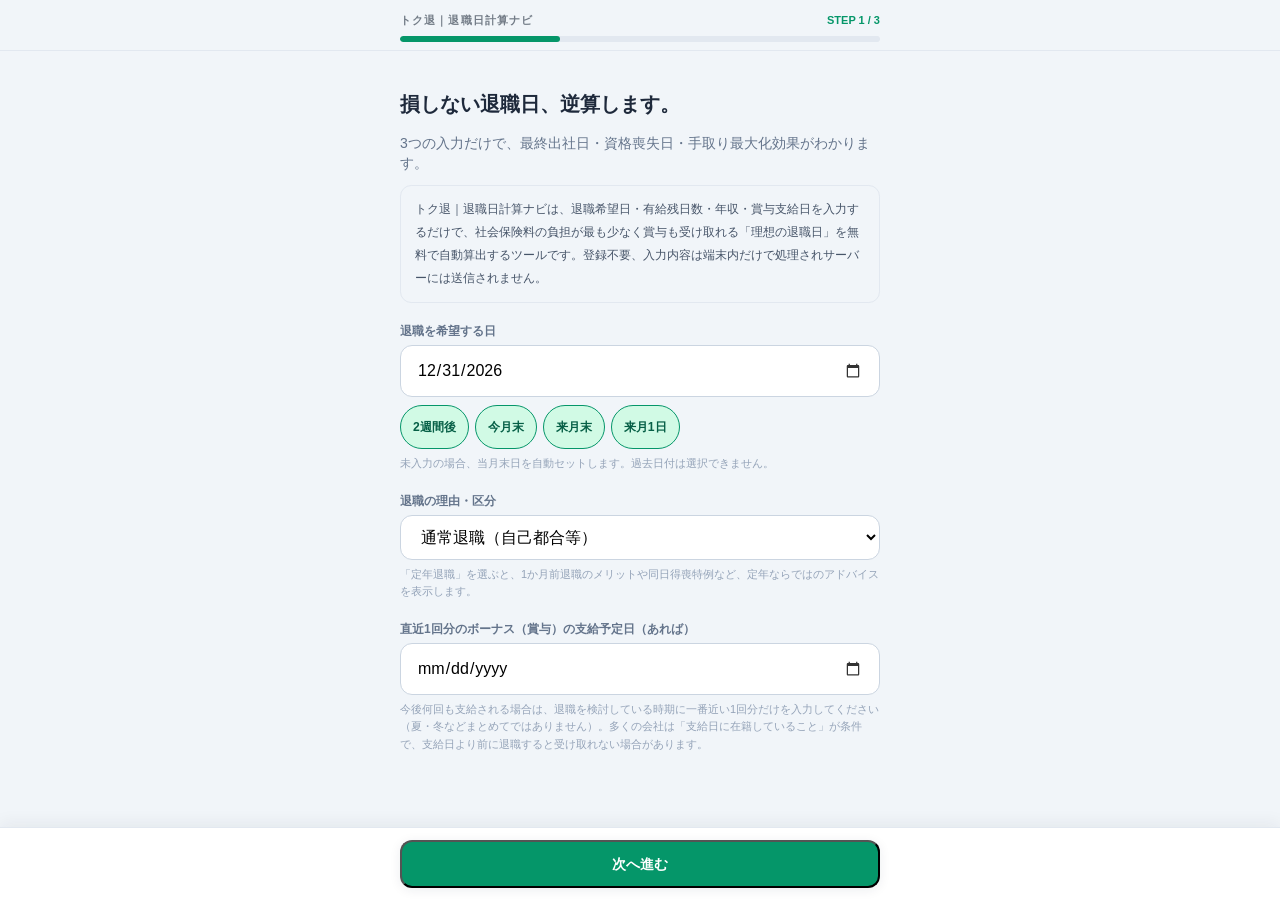
==== index.html @ 848adc85 "feat: Complete update to tokutai v10.0 spec" ====
<!DOCTYPE html>
<html lang="ja">
<head>
<meta charset="UTF-8">
<meta name="viewport" content="width=device-width, initial-scale=1.0, viewport-fit=cover">
<title>トク退｜退職日計算ナビ</title>
<meta name="description" content="退職希望日・有休残日数・給与を入力するだけで、最終出社日・資格喪失日・手取り最大化効果を自動算定。登録不要、完全無料の退職日シミュレーター。">
<meta name="robots" content="index, follow, max-snippet:-1, max-image-preview:large">
<meta name="format-detection" content="telephone=no">
<meta name="theme-color" content="#1E293B">

<!-- ▼▼ 公開URL（ドメイン変更時はこの4行を置換）▼▼ -->
<link rel="canonical" href="https://taishokubi-navi.pages.dev/">
<meta property="og:url" content="https://taishokubi-navi.pages.dev/">
<meta property="og:image" content="https://taishokubi-navi.pages.dev/ogp.png">
<meta name="twitter:image" content="https://taishokubi-navi.pages.dev/ogp.png">
<!-- ▲▲ 公開URLここまで ▲▲ -->

<meta property="og:type" content="website">
<meta property="og:locale" content="ja_JP">
<meta property="og:site_name" content="トク退｜退職日計算ナビ">
<meta property="og:title" content="トク退｜退職日計算ナビ">
<meta property="og:description" content="退職希望日・有休残日数・給与を入力するだけで、最終出社日・資格喪失日・手取り最大化効果を自動算定。登録不要、完全無料の退職日シミュレーター。">
<meta property="og:image:width" content="1200">
<meta property="og:image:height" content="630">
<meta name="twitter:card" content="summary_large_image">
<meta name="twitter:title" content="トク退｜退職日計算ナビ">
<meta name="twitter:description" content="社会保険料・有給消化・資格喪失日を総合判定。無料・登録不要のシミュレーター。">

<link rel="icon" href="data:image/svg+xml,%3Csvg xmlns='http://www.w3.org/2000/svg' viewBox='0 0 100 100'%3E%3Crect width='100' height='100' rx='22' fill='%232563eb'/%3E%3Ctext x='50' y='54' font-size='60' font-weight='bold' font-family='sans-serif' fill='white' text-anchor='middle' dominant-baseline='central'%3E%E9%80%80%3C/text%3E%3C/svg%3E">
<link rel="apple-touch-icon" href="/apple-touch-icon.png">
<meta name="apple-mobile-web-app-title" content="トク退">

<!-- 外部依存ゼロ：CDN・Webフォントは使わず、自前CSS(同一オリジン)のみ読み込む -->
<link rel="stylesheet" href="css/styles.css">
</head>
<body class="pb-28">

<!-- 進捗バー -->
<header class="sticky top-0 z-40 bg-navy-50/90 backdrop-blur border-b border-slate-200 no-print">
  <div class="max-w-lg mx-auto px-4 pt-3 pb-2">
    <div class="flex items-center justify-between mb-1.5">
      <span class="text-[11px] font-bold tracking-widest text-navy/60">トク退｜退職日計算ナビ</span>
      <span id="stepLabel" class="text-[11px] font-bold text-emerald">STEP 1 / 3</span>
    </div>
    <div class="h-1.5 w-full bg-slate-200 rounded-full overflow-hidden">
      <div id="progressBar" class="h-full bg-emerald rounded-full transition-all duration-500" style="width:33%"></div>
    </div>
  </div>
</header>

<main class="max-w-lg mx-auto px-4 pt-6">

  <!-- ============ STEP 1: 予定日入力 ============ -->
  <section id="step1" class="step-panel active">
    <h1 class="text-xl font-black leading-snug mb-1 text-navy">損しない退職日、逆算します。</h1>
    <p class="text-sm text-slate-500 mb-3">3つの入力だけで、最終出社日・資格喪失日・手取り最大化効果がわかります。</p>
    <p class="aio-answer">トク退｜退職日計算ナビは、退職希望日・有給残日数・年収・賞与支給日を入力するだけで、社会保険料の負担が最も少なく賞与も受け取れる「理想の退職日」を無料で自動算出するツールです。登録不要、入力内容は端末内だけで処理されサーバーには送信されません。</p>

    <div class="mt-5">
      <label class="block text-xs font-bold text-slate-500 mb-1.5">退職を希望する日</label>
      <input id="inputResignDate" type="date" class="w-full border border-slate-300 rounded-xl px-4 py-3 text-base focus:outline-none focus:ring-2 focus:ring-emerald focus:border-emerald">
      <div class="quick-chip-row" id="resignDateChips">
        <button type="button" class="qc-chip" data-quick="2weeks">2週間後</button>
        <button type="button" class="qc-chip" data-quick="thisMonthEnd">今月末</button>
        <button type="button" class="qc-chip" data-quick="nextMonthEnd">来月末</button>
        <button type="button" class="qc-chip" data-quick="nextMonth1st">来月1日</button>
      </div>
      <p class="text-[11px] text-slate-400 mt-1.5">未入力の場合、当月末日を自動セットします。過去日付は選択できません。</p>
    </div>

    <div class="mt-5">
      <label class="block text-xs font-bold text-slate-500 mb-1.5">退職の理由・区分</label>
      <select id="inputRetireReason" class="w-full border border-slate-300 rounded-xl px-4 py-3 text-base bg-white focus:outline-none focus:ring-2 focus:ring-emerald focus:border-emerald">
        <option value="voluntary" selected>通常退職（自己都合等）</option>
        <option value="company">会社都合・都合退職</option>
        <option value="mandatory">定年退職</option>
      </select>
      <p class="text-[11px] text-slate-400 mt-1.5">「定年退職」を選ぶと、1か月前退職のメリットや同日得喪特例など、定年ならではのアドバイスを表示します。</p>
    </div>

    <div class="mt-5">
      <label class="block text-xs font-bold text-slate-500 mb-1.5">直近1回分のボーナス（賞与）の支給予定日（あれば）</label>
      <input id="inputBonusDate" type="date" class="w-full border border-slate-300 rounded-xl px-4 py-3 text-base focus:outline-none focus:ring-2 focus:ring-emerald focus:border-emerald">
      <p class="text-[11px] text-slate-400 mt-1.5">今後何回も支給される場合は、退職を検討している時期に一番近い1回分だけを入力してください（夏・冬などまとめてではありません）。多くの会社は「支給日に在籍していること」が条件で、支給日より前に退職すると受け取れない場合があります。</p>
    </div>
  </section>

  <!-- ============ STEP 2: 休日・有休設定 ============ -->
  <section id="step2" class="step-panel">
    <h2 class="text-lg font-black text-navy mb-1">休日・有休の設定</h2>
    <p class="text-sm text-slate-500 mb-6">会社の定休日と有休残日数から、最終出社日を営業日ベースで即時算定します。</p>

    <div class="space-y-5">
      <div class="bg-white rounded-xl border border-slate-200 p-4 shadow-card">
        <p class="text-sm font-bold mb-1">毎週の定休日</p>
        <p class="text-[11px] text-slate-400 mb-3">お休みの曜日をすべて選んでください（初期値：土日）。シフト制で土日出勤の方も自由に選べます。</p>
        <div class="weekday-grid" id="weekdayGrid" role="group" aria-label="毎週の定休日"></div>
      </div>

      <div class="bg-white rounded-xl border border-slate-200 p-4 shadow-card">
        <p class="text-sm font-bold mb-1">祝日の扱い</p>
        <p class="text-[11px] text-slate-400 mb-3">国民の祝日を、最終出社日を計算するときの休みに含めるかどうかです。</p>
        <div class="holiday-toggle-grid" id="holidayToggleGrid" role="group" aria-label="祝日の扱い">
          <button type="button" class="ht-btn" id="holidayOnBtn" data-value="true" aria-pressed="true">祝日も休みにする<span class="ht-sub">一般的な会社はこちら</span></button>
          <button type="button" class="ht-btn" id="holidayOffBtn" data-value="false" aria-pressed="false">祝日も出勤日にする<span class="ht-sub">シフト制・小売業など</span></button>
        </div>
      </div>

      <details class="cd-accordion" id="holidayCalendarAccordion">
        <summary class="cd-summary">
          <span class="cd-title">期間内の祝日カレンダーを見る<span class="cd-tagopt">参考</span></span>
          <span class="cd-badge" id="holidayBadge" hidden></span>
          <span class="cd-chev"></span>
        </summary>
        <div class="cd-body">
          <p class="cd-note">今日から退職希望日までの間で、あなたの定休日以外に発生する祝日（＝実質的に追加の休みになる日）を一覧にしています。</p>
          <ul id="holidayCalendarList" class="holiday-cal-list"></ul>
        </div>
      </details>

      <div>
        <label class="block text-xs font-bold text-slate-500 mb-1.5">現在の有給残日数（0〜60日）</label>
        <input id="inputPaidLeave" type="number" min="0" max="60" placeholder="例：12" class="w-full border border-slate-300 rounded-xl px-4 py-3 text-base focus:outline-none focus:ring-2 focus:ring-emerald focus:border-emerald">
      </div>

      <div>
        <label class="block text-xs font-bold text-slate-500 mb-1.5">引き継ぎ必要日数（0〜60日）</label>
        <input id="inputHandoverDays" type="number" min="0" max="60" value="0" placeholder="例：3" class="w-full border border-slate-300 rounded-xl px-4 py-3 text-base focus:outline-none focus:ring-2 focus:ring-emerald focus:border-emerald">
        <p class="text-[11px] text-slate-400 mt-1.5">有休消化に入る前に出社して引き継ぐ日数。最終出社日の算定に加算します。</p>
      </div>

      <details class="cd-accordion" id="customDaysAccordion">
        <summary class="cd-summary">
          <span class="cd-title">会社独自の休日・出勤日を設定する<span class="cd-tagopt">任意</span></span>
          <span class="cd-badge" id="cdBadge" hidden></span>
          <span class="cd-chev"></span>
        </summary>
        <div class="cd-body">
          <p class="cd-note">夏季休暇・創立記念日などの独自の休みや、祝日出勤・土曜出勤を日付ごとに指定できます。設定するとその場で試算プレビューに反映されます。</p>

          <div class="cd-block">
            <div class="cd-block-h"><span class="cd-tag off">休</span>会社独自の休み</div>
            <div id="extraDatesList" class="cd-list" style="margin-bottom:.5rem;"></div>
            <div class="cd-add">
              <input id="extraDateInput" type="date" aria-label="会社独自の休みの日付">
              <button id="btnAddExtraDate" type="button">追加</button>
            </div>
          </div>

          <div class="cd-block">
            <div class="cd-block-h"><span class="cd-tag work">出</span>会社独自の出勤日</div>
            <div id="extraWorkDatesList" class="cd-list" style="margin-bottom:.5rem;"></div>
            <div class="cd-add">
              <input id="extraWorkDateInput" type="date" aria-label="会社独自の出勤日の日付">
              <button id="btnAddExtraWorkDate" type="button">追加</button>
            </div>
          </div>

          <p class="cd-pri">判定の優先順位：<b>① 独自の出勤日</b>（土日祝でも出勤）→ ② 独自の休み（平日でも休み）→ ③ 定休日・国民の祝日</p>
        </div>
      </details>

      <div id="livePreview" class="rounded-xl border-2 border-emerald bg-emerald-light p-4 hidden">
        <p class="text-[11px] font-black tracking-wider text-emerald mb-1">試算プレビュー</p>
        <p class="text-sm font-bold text-emerald-dark mb-1">最終出社日：<span id="previewLastWorkDay">-</span></p>
        <div class="preview-compare" id="previewCompare" hidden>
          <div><span class="pc-label">指定した退職日</span><span class="pc-value" id="previewUserDate">-</span></div>
          <div class="pc-arrow">→</div>
          <div><span class="pc-label">理想の退職日</span><span class="pc-value pc-ideal" id="previewIdealDate">-</span></div>
        </div>
        <p class="text-xs text-emerald-dark leading-relaxed mt-1" id="previewRecommendation"></p>
      </div>
    </div>
  </section>

  <!-- ============ STEP 3: 条件・進路設定 ============ -->
  <section id="step3" class="step-panel">
    <h2 class="text-lg font-black text-navy mb-1">給与・進路の設定</h2>
    <p class="text-sm text-slate-500 mb-6">最後に、おおよその年収と退職後の進路を教えてください。</p>

    <div class="space-y-5">
      <div>
        <label class="block text-xs font-bold text-slate-500 mb-1.5">去年1年間の年収（総支給・概算でOK）</label>
        <select id="inputAnnualIncome" class="w-full border border-slate-300 rounded-xl px-4 py-3 text-base bg-white focus:outline-none focus:ring-2 focus:ring-emerald focus:border-emerald">
          <option value="" disabled selected>選択してください</option>
          <option value="2400000">250万円未満</option>
          <option value="2750000">250万円台</option>
          <option value="3250000">300万円台</option>
          <option value="3750000">350万円台</option>
          <option value="4250000">400万円台</option>
          <option value="4750000">450万円台</option>
          <option value="5250000">500万円台</option>
          <option value="5750000">550万円台</option>
          <option value="6250000">600万円台</option>
          <option value="6750000">650万円台</option>
          <option value="7500000">700万円台</option>
          <option value="8500000">800万円台</option>
          <option value="9500000">900万円台</option>
          <option value="11000000">1000万円以上</option>
        </select>
        <p class="text-[11px] text-slate-400 mt-1.5">源泉徴収票や去年の手取りから、だいたいの帯で選んでください。賞与を含む年収を12等分して社会保険料の等級を概算します。</p>
      </div>

      <div id="bonusAmountField" hidden>
        <label class="block text-xs font-bold text-slate-500 mb-1.5">その直近1回分のボーナスのだいたいの見込み額</label>
        <select id="inputBonusAmount" class="w-full border border-slate-300 rounded-xl px-4 py-3 text-base bg-white focus:outline-none focus:ring-2 focus:ring-emerald focus:border-emerald">
          <option value="" disabled selected>選択してください</option>
          <option value="50000">5万円未満</option>
          <option value="75000">5〜10万円</option>
          <option value="150000">10〜20万円</option>
          <option value="250000">20〜30万円</option>
          <option value="400000">30〜50万円</option>
          <option value="650000">50〜80万円</option>
          <option value="900000">80〜100万円</option>
          <option value="1200000">100万円以上</option>
        </select>
        <p class="text-[11px] text-slate-400 mt-1.5">前回の明細やだいたいの相場でOKです。支給日に在籍しているかどうかの判定に使います。</p>
      </div>

      <div>
        <label class="block text-xs font-bold text-slate-500 mb-1.5">加入中の健康保険</label>
        <select id="inputInsuranceType" class="w-full border border-slate-300 rounded-xl px-4 py-3 text-base bg-white focus:outline-none focus:ring-2 focus:ring-emerald focus:border-emerald">
          <option value="kyokai" selected>協会けんぽ</option>
          <option value="kumiai">健康保険組合（組合健保）</option>
          <option value="kyosai">共済組合（公務員等）</option>
        </select>
        <p class="text-[11px] text-slate-400 mt-1.5">健康保険証に記載されています。わからなければ「協会けんぽ」のままでOKです（結果への影響は補足情報のみです）。</p>
      </div>

      <div>
        <label class="block text-xs font-bold text-slate-500 mb-1.5">企業型DC（確定拠出年金）に加入していますか？</label>
        <select id="inputCorporateDC" class="w-full border border-slate-300 rounded-xl px-4 py-3 text-base bg-white focus:outline-none focus:ring-2 focus:ring-emerald focus:border-emerald">
          <option value="no" selected>なし</option>
          <option value="yes">あり</option>
        </select>
        <p class="text-[11px] text-slate-400 mt-1.5">「あり」の場合、退職後6か月以内の移管手続きが必要になるため、期限をタイムラインでお知らせします。</p>
      </div>

      <div>
        <label class="block text-xs font-bold text-slate-500 mb-1.5">退職金の支給予定はありますか？</label>
        <select id="inputRetirementPay" class="w-full border border-slate-300 rounded-xl px-4 py-3 text-base bg-white focus:outline-none focus:ring-2 focus:ring-emerald focus:border-emerald">
          <option value="no" selected>なし</option>
          <option value="yes">あり</option>
        </select>
        <p class="text-[11px] text-slate-400 mt-1.5">「あり」の場合、20.42%の一律課税を避けるための書類提出タスクを表示します。</p>
      </div>

      <div>
        <label class="block text-xs font-bold text-slate-500 mb-2">退職後の進路</label>
        <div class="grid grid-cols-3 gap-2" id="branchSelector">
          <button data-branch="transfer" class="branch-btn py-4 rounded-xl border-2 border-slate-300 text-center">
            <div class="text-2xl mb-1">💼</div>
            <div class="text-xs font-bold">①転職</div>
          </button>
          <button data-branch="recuperation" class="branch-btn py-4 rounded-xl border-2 border-slate-300 text-center">
            <div class="text-2xl mb-1">🩺</div>
            <div class="text-xs font-bold">②療養・無職</div>
          </button>
          <button data-branch="independence" class="branch-btn py-4 rounded-xl border-2 border-slate-300 text-center">
            <div class="text-2xl mb-1">🚀</div>
            <div class="text-xs font-bold">③独立</div>
          </button>
        </div>
      </div>

      <div id="nextJoinDateField" hidden>
        <label class="block text-xs font-bold text-slate-500 mb-1.5">次の会社への入社予定日（決まっていれば）</label>
        <input id="inputNextJoinDate" type="date" class="w-full border border-slate-300 rounded-xl px-4 py-3 text-base focus:outline-none focus:ring-2 focus:ring-emerald focus:border-emerald">
        <p class="text-[11px] text-slate-400 mt-1.5">入力すると、社会保険が途切れない理想の退職日を計算します。まだ決まっていなければ空欄でOKです。</p>
      </div>

      <div id="wantAllowanceField" hidden>
        <label class="block text-xs font-bold text-slate-500 mb-1.5">再就職手当の受給を希望しますか？</label>
        <select id="inputWantAllowance" class="w-full border border-slate-300 rounded-xl px-4 py-3 text-base bg-white focus:outline-none focus:ring-2 focus:ring-emerald focus:border-emerald">
          <option value="no" selected>いいえ（すぐ開業する）</option>
          <option value="yes">はい（受給してから開業したい）</option>
        </select>
        <p class="text-[11px] text-slate-400 mt-1.5">「はい」を選ぶと、開業届の提出タイミングに関する注意点をタイムラインでお知らせします。</p>
      </div>
    </div>
  </section>

  <!-- ============ 結果画面：ToDoタイムライン ============ -->
  <section id="stepResult" class="step-panel">
    <h2 class="text-lg font-black text-navy mb-1">診断完了：退職ToDoタイムライン</h2>
    <p class="text-sm text-slate-500 mb-5">上から順に進めれば、損なく退職準備ができます。</p>

    <!-- 手取り最大化インパクトカード -->
    <div id="impactCard" class="rounded-2xl p-5 text-white shadow-card mb-6" style="background:linear-gradient(135deg,#D97706,#92400E);"></div>

    <div id="mandatoryAdviceCard" class="info-card mb-6" hidden></div>

    <div id="timeline" class="tl-list mb-6"></div>

    <button id="btnPrint" type="button" class="w-full flex items-center justify-center gap-2 bg-white border-2 border-slate-300 text-navy rounded-xl py-3.5 font-bold text-sm mb-3 no-print">
      🖨️ この診断結果を印刷 / PDF保存
    </button>

    <button id="btnShareX" class="w-full flex items-center justify-center gap-2 bg-navy text-white rounded-xl py-3.5 font-bold text-sm mb-3 no-print">
      <svg width="16" height="16" viewBox="0 0 24 24" fill="currentColor"><path d="M18.244 2.25h3.308l-7.227 8.26 8.502 11.24H16.17l-5.214-6.817L4.99 21.75H1.68l7.73-8.835L1.254 2.25H8.08l4.713 6.231zm-1.161 17.52h1.833L7.084 4.126H5.117z"/></svg>
      診断結果をXでシェアする
    </button>
    <button id="btnRestart" class="w-full text-center text-xs text-slate-400 underline py-2 mb-6 no-print">最初からやり直す</button>

    <!-- コンプライアンス常時掲載事項（v10.0仕様書 6.免責事項） -->
    <div class="legal-disclaimer">
      <p class="ld-title">【免責事項・注意事項】</p>
      <p>本シミュレーションによる試算結果は、労働基準法、民法、健康保険法、厚生年金保険法および所得税法等の関係法令に基づき算出された<b>概算値</b>であり、個別の雇用契約内容、就業規則、退職金規程、または所轄労働基準監督署・年金事務所・税務署の判断により異なる場合があります。本ツールの利用により生じた直接的・間接的トラブルや損害について、当サービス運営者は一切の法的責任を負いません。最終的な退職日、退職金の手続き、社会保険および確定拠出年金の移管については、必ず勤務先の労務・人事担当者または管轄の公的機関（年金事務所・ハローワーク・税務署・金融機関等）へご確認ください。</p>
    </div>
  </section>

</main>

<!-- ============ ボトムバー ============ -->
<nav class="fixed bottom-0 left-0 right-0 z-40 bg-white border-t border-slate-200 shadow-[0_-4px_16px_rgba(30,41,59,.06)] no-print">
  <div class="max-w-lg mx-auto px-4 py-3 flex gap-3">
    <button id="btnBack" class="hidden shrink-0 px-4 py-3 rounded-xl border border-slate-300 text-sm font-bold text-slate-500">戻る</button>
    <button id="btnNext" class="flex-1 bg-emerald text-white rounded-xl py-3 text-sm font-bold shadow-card disabled:opacity-40" disabled>次へ進む</button>
  </div>
</nav>

<script src="js/holidays.js"></script>
<script src="js/calculator.js"></script>
<script src="js/schema_generator.js"></script>
<script src="js/app.js"></script>
</body>
</html>
---- css/styles.css ----
/* =========================================================
   トク退｜退職日計算ナビ - スタイルシート（外部依存ゼロ）
   旧 Tailwind CDN + Google Fonts を、実際に使用しているクラスだけを
   手書きで再現した自前CSSに置き換えたもの。
   カラーパレットは旧 tailwind.config の extend.colors を踏襲。
   ========================================================= */

:root{
  --navy:#1E293B;       --navy-50:#F1F5F9;
  --gold:#D97706;       --gold-light:#FEF3C7; --gold-dark:#92400E;
  --caution:#F59E0B;    --caution-light:#FFFBEB; --caution-dark:#92400E;
  --crimson:#DC2626;    --crimson-light:#FEE2E2; --crimson-dark:#991B1B;
  --emerald:#059669;    --emerald-light:#D1FAE5; --emerald-dark:#065F46;

  --slate-50:#f8fafc;  --slate-100:#f1f5f9; --slate-200:#e2e8f0; --slate-300:#cbd5e1;
  --slate-400:#94a3b8; --slate-500:#64748b; --slate-600:#475569; --slate-700:#334155;

  --shadow-card: 0 2px 12px rgba(30,41,59,.08);
  --shadow-sheet: 0 -8px 30px rgba(30,41,59,.18);
}

*{box-sizing:border-box;-webkit-tap-highlight-color:transparent;}
html{scroll-behavior:smooth;-webkit-text-size-adjust:100%;}
body{
  margin:0;
  font-family:"Noto Sans JP","Hiragino Sans","Hiragino Kaku Gothic ProN","Yu Gothic UI","Meiryo",sans-serif;
  background:var(--slate-100);
  color:var(--navy);
  line-height:1.6;
  overflow-wrap:break-word;
}
button,input,select{font-family:inherit;}
img{max-width:100%;display:block;}

/* ---------- レイアウト ---------- */
.flex{display:flex;} .grid{display:grid;} .block{display:block;} .hidden{display:none!important;}
.inline-flex{display:inline-flex;}
.grid-cols-3{grid-template-columns:repeat(3,minmax(0,1fr));}
.flex-1{flex:1 1 0%;}
.items-center{align-items:center;} .items-start{align-items:flex-start;}
.justify-between{justify-content:space-between;} .justify-center{justify-content:center;}
.shrink-0{flex-shrink:0;}
.gap-1{gap:.25rem;} .gap-2{gap:.5rem;} .gap-2\.5{gap:.625rem;} .gap-3{gap:.75rem;}
.space-y-2>*+*{margin-top:.5rem;} .space-y-3>*+*{margin-top:.75rem;}
.space-y-5>*+*{margin-top:1.25rem;}

.relative{position:relative;} .absolute{position:absolute;}
.fixed{position:fixed;} .sticky{position:sticky;}
.inset-0{top:0;right:0;bottom:0;left:0;}
.top-0{top:0;} .top-0\.5{top:.125rem;} .bottom-0{bottom:0;} .left-0{left:0;} .left-0\.5{left:.125rem;} .right-0{right:0;}
.z-10{z-index:10;} .z-40{z-index:40;} .z-50{z-index:50;}

.max-w-lg{max-width:32rem;} .mx-auto{margin-left:auto;margin-right:auto;}
.max-h-\[75vh\]{max-height:75vh;}
.overflow-hidden{overflow:hidden;} .overflow-y-auto{overflow-y:auto;-webkit-overflow-scrolling:touch;}

/* ---------- サイズ ---------- */
.w-4{width:1rem;} .w-5{width:1.25rem;} .w-8{width:2rem;} .w-10{width:2.5rem;} .w-11{width:2.75rem;} .w-full{width:100%;}
.h-1\.5{height:.375rem;} .h-4{height:1rem;} .h-5{height:1.25rem;} .h-6{height:1.5rem;} .h-8{height:2rem;} .h-full{height:100%;}

/* ---------- 余白 ---------- */
.p-4{padding:1rem;} .p-5{padding:1.25rem;}
.px-1\.5{padding-left:.375rem;padding-right:.375rem;}
.px-3{padding-left:.75rem;padding-right:.75rem;}
.px-4{padding-left:1rem;padding-right:1rem;}
.px-5{padding-left:1.25rem;padding-right:1.25rem;}
.py-0\.5{padding-top:.125rem;padding-bottom:.125rem;}
.py-2{padding-top:.5rem;padding-bottom:.5rem;}
.py-2\.5{padding-top:.625rem;padding-bottom:.625rem;}
.py-3{padding-top:.75rem;padding-bottom:.75rem;}
.py-3\.5{padding-top:.875rem;padding-bottom:.875rem;}
.py-4{padding-top:1rem;padding-bottom:1rem;}
.pt-2{padding-top:.5rem;} .pt-3{padding-top:.75rem;} .pt-4{padding-top:1rem;} .pt-6{padding-top:1.5rem;}
.pb-2{padding-bottom:.5rem;} .pb-6{padding-bottom:1.5rem;} .pb-28{padding-bottom:7rem;}
.mb-0\.5{margin-bottom:.125rem;} .mb-1{margin-bottom:.25rem;} .mb-1\.5{margin-bottom:.375rem;}
.mb-2{margin-bottom:.5rem;} .mb-3{margin-bottom:.75rem;} .mb-4{margin-bottom:1rem;}
.mb-5{margin-bottom:1.25rem;} .mb-6{margin-bottom:1.5rem;}
.mt-0\.5{margin-top:.125rem;} .mt-1{margin-top:.25rem;} .mt-1\.5{margin-top:.375rem;}
.mt-2{margin-top:.5rem;} .mt-5{margin-top:1.25rem;}
.-my-3{margin-top:-.75rem;margin-bottom:-.75rem;}

/* ---------- タイポグラフィ ---------- */
.text-\[10px\]{font-size:10px;} .text-\[11px\]{font-size:11px;}
.text-xs{font-size:.75rem;line-height:1rem;}
.text-sm{font-size:.875rem;line-height:1.25rem;}
.text-base{font-size:1rem;line-height:1.5rem;}
.text-lg{font-size:1.125rem;line-height:1.75rem;}
.text-xl{font-size:1.25rem;line-height:1.75rem;}
.text-2xl{font-size:1.5rem;line-height:2rem;}
.text-3xl{font-size:1.875rem;line-height:2.25rem;}
.font-normal{font-weight:400;} .font-bold{font-weight:700;} .font-black{font-weight:900;}
.leading-snug{line-height:1.375;} .leading-relaxed{line-height:1.625;}
.tracking-wider{letter-spacing:.05em;} .tracking-widest{letter-spacing:.1em;}
.text-center{text-align:center;} .text-left{text-align:left;}
.underline{text-decoration:underline;}

/* ---------- 角丸・境界線・影 ---------- */
.rounded{border-radius:.25rem;} .rounded-lg{border-radius:.5rem;} .rounded-xl{border-radius:.75rem;}
.rounded-2xl{border-radius:1rem;} .rounded-full{border-radius:9999px;}
.rounded-t-3xl{border-top-left-radius:1.5rem;border-top-right-radius:1.5rem;}
.border{border-width:1px;border-style:solid;} .border-2{border-width:2px;border-style:solid;}
.border-t{border-top-width:1px;border-top-style:solid;}
.border-b{border-bottom-width:1px;border-bottom-style:solid;}
.shadow{box-shadow:0 1px 3px rgba(0,0,0,.1),0 1px 2px rgba(0,0,0,.06);}
.shadow-card{box-shadow:var(--shadow-card);}
.shadow-sheet{box-shadow:var(--shadow-sheet);}
.shadow-\[0_-4px_16px_rgba\(30\2c 41\2c 59\2c \.06\)\]{box-shadow:0 -4px 16px rgba(30,41,59,.06);}

/* ---------- 色（背景・文字・境界線） ---------- */
.bg-white{background-color:#fff;} .bg-navy{background-color:var(--navy);}
.bg-navy-50\/90{background-color:rgba(241,245,249,.9);}
.bg-navy\/50{background-color:rgba(30,41,59,.5);}
.bg-white\/15{background-color:rgba(255,255,255,.15);}
.bg-slate-50{background-color:var(--slate-50);} .bg-slate-200{background-color:var(--slate-200);}
.bg-slate-300{background-color:var(--slate-300);}
.bg-emerald{background-color:var(--emerald);} .bg-emerald-light{background-color:var(--emerald-light);}
.bg-crimson{background-color:var(--crimson);} .bg-crimson-light{background-color:var(--crimson-light);}
.bg-caution-light{background-color:var(--caution-light);}

.text-navy{color:var(--navy);} .text-navy\/60{color:rgba(30,41,59,.6);}
.text-white{color:#fff;}
.text-slate-400{color:var(--slate-400);} .text-slate-500{color:var(--slate-500);}
.text-slate-600{color:var(--slate-600);} .text-slate-700{color:var(--slate-700);}
.text-emerald{color:var(--emerald);} .text-emerald-dark{color:var(--emerald-dark);}
.text-emerald-dark\/80{color:rgba(6,95,70,.8);}
.text-crimson{color:var(--crimson);} .text-crimson-dark{color:var(--crimson-dark);}
.text-crimson-dark\/80{color:rgba(153,27,27,.8);}
.text-caution-dark{color:var(--caution-dark);}
.text-gold{color:var(--gold);}

.border-slate-100{border-color:var(--slate-100);} .border-slate-200{border-color:var(--slate-200);}
.border-slate-300{border-color:var(--slate-300);}
.border-emerald{border-color:var(--emerald);}
.border-crimson{border-color:var(--crimson);} .border-crimson\/20{border-color:rgba(220,38,38,.2);}
.border-caution{border-color:var(--caution);}

/* ---------- 効果 ---------- */
.backdrop-blur{-webkit-backdrop-filter:blur(8px);backdrop-filter:blur(8px);}
.opacity-80{opacity:.8;} .opacity-90{opacity:.9;}
.transition-all{transition-property:all;transition-timing-function:cubic-bezier(.4,0,.2,1);transition-duration:.15s;}
.duration-500{transition-duration:.5s;}

/* ---------- フォーム ---------- */
input[type="date"],input[type="number"],input[type="text"],select{
  min-height:44px;
}
.focus\:outline-none:focus{outline:none;}
.focus\:ring-2:focus{box-shadow:0 0 0 2px rgba(5,150,105,.35);}
.focus\:ring-emerald:focus{box-shadow:0 0 0 2px rgba(5,150,105,.35);}
.focus\:border-emerald:focus{border-color:var(--emerald);}
button:disabled,.disabled\:opacity-40:disabled{opacity:.4;cursor:not-allowed;}
.accent-emerald{accent-color:var(--emerald);}
button{cursor:pointer;}

/* =========================================================
   コンポーネント固有スタイル（旧 <style> ブロックを移設）
   ========================================================= */
input[type="date"]::-webkit-calendar-picker-indicator{filter:invert(20%);}

.step-panel{display:none;}
.step-panel.active{display:block;animation:fadeUp .35s ease both;}
@keyframes fadeUp{from{opacity:0;transform:translateY(8px);} to{opacity:1;transform:translateY(0);}}

.snippet-fuel{font-weight:900;}

.toggle-track{transition:background-color .2s ease;}
.toggle-thumb{transition:transform .2s ease;}
.toggle-on .toggle-track{background-color:var(--emerald);}
.toggle-on .toggle-thumb{transform:translateX(18px);}

.branch-btn{background:#fff;cursor:pointer;transition:border-color .15s ease,background-color .15s ease;}

/* ---------- 結果画面：接続されたアクションタイムライン ---------- */
.tl-list{display:flex;flex-direction:column;}
.tl-item{position:relative;display:flex;gap:12px;align-items:flex-start;padding-bottom:16px;}
.tl-item:last-child{padding-bottom:0;}
.tl-node{flex:none;display:flex;flex-direction:column;align-items:center;width:32px;}
.tl-num{
  width:32px;height:32px;border-radius:50%;flex:none;
  background:linear-gradient(150deg,var(--emerald),var(--emerald-dark));color:#fff;
  font-weight:900;font-size:.92rem;
  display:flex;align-items:center;justify-content:center;
  box-shadow:0 2px 8px rgba(5,150,105,.4);
}
.tl-line{flex:1;width:2px;background:var(--slate-200);margin-top:4px;min-height:14px;}
.tl-card{flex:1;min-width:0;border-radius:1rem;padding:13px 15px;box-shadow:var(--shadow-card);border:1.5px solid var(--slate-200);background:#fff;}
.tl-card.crimson{border-color:#fca5a5;background:var(--crimson-light);}
.tl-card.caution{border-color:#fde68a;background:var(--caution-light);}
.tl-card.gold{border-color:#fcd34d;background:var(--gold-light);}
.tl-date{
  display:inline-block;font-size:.7rem;font-weight:900;letter-spacing:.02em;
  color:var(--emerald-dark);background:var(--emerald-light);border-radius:.4rem;
  padding:2px 8px;margin-bottom:6px;
}
.tl-card.crimson .tl-date{color:var(--crimson-dark);background:#fff;}
.tl-card.caution .tl-date{color:var(--caution-dark);background:#fff;}
.tl-card.gold .tl-date{color:var(--gold-dark);background:#fff;}
.tl-heading{font-size:.92rem;font-weight:800;color:var(--navy);margin-bottom:4px;line-height:1.5;}
.tl-body{font-size:.78rem;line-height:1.8;color:var(--slate-500);}
.tl-card.crimson .tl-body{color:var(--crimson-dark);opacity:.85;}
.tl-card.caution .tl-body{color:var(--caution-dark);opacity:.85;}
.tl-card.gold .tl-body{color:var(--gold-dark);opacity:.85;}

/* 番号を持たない補足カード（アラート/PR導線）：直前のカードに従属する形で字下げ表示 */
.tl-aside{margin-left:44px;margin-top:-4px;padding-bottom:16px;}

/* ---------- AIOアンサーファースト・ブロック ---------- */
.aio-answer{
  font-size:.78rem;line-height:1.85;color:var(--slate-600);
  background:var(--navy-50);border:1px solid var(--slate-200);border-radius:.7rem;
  padding:.75rem .9rem;margin:0;
}

/* ---------- クイック日付チップ ---------- */
.quick-chip-row{display:flex;gap:6px;margin-top:8px;flex-wrap:wrap;}
.qc-chip{
  font-family:inherit;font-weight:800;font-size:.76rem;
  padding:7px 12px;border-radius:999px;
  border:1.5px solid var(--emerald);background:var(--emerald-light);color:var(--emerald-dark);
  cursor:pointer;transition:transform .12s ease,background-color .12s ease;
}
.qc-chip:active{transform:scale(.94);background:var(--emerald);color:#fff;}

/* ---------- 法務：免責事項 ---------- */
.legal-disclaimer{
  background:var(--slate-50);border:1px solid var(--slate-200);border-radius:.75rem;
  padding:14px 15px;margin-top:8px;
}
.legal-disclaimer p{font-size:.7rem;line-height:1.9;color:var(--slate-500);margin:0 0 8px;}
.legal-disclaimer p:last-child{margin-bottom:0;}
.legal-disclaimer .ld-title{font-size:.72rem;font-weight:800;color:var(--navy);margin-bottom:6px;}
.legal-disclaimer .ld-pr{color:var(--slate-400);}

/* ---------- 損失回避コピー（結果画面トップ） ---------- */
.loss-aversion-warn{
  font-size:.85rem;font-weight:700;line-height:1.8;color:#fff;
  background:rgba(153,27,27,.32);border:1.5px solid rgba(254,202,202,.6);
  border-radius:.7rem;padding:10px 13px;margin:0 0 12px;
}
.loss-aversion-warn b{font-weight:900;}
.loss-aversion-safe{
  font-size:.85rem;font-weight:700;line-height:1.8;color:#fff;
  background:rgba(6,95,70,.32);border:1.5px solid rgba(167,243,208,.6);
  border-radius:.7rem;padding:10px 13px;margin:0 0 12px;
}

/* ---------- 祝日の扱い（明示的な2択ボタン） ---------- */
.holiday-toggle-grid{display:grid;grid-template-columns:1fr 1fr;gap:8px;}
.ht-btn{
  display:flex;flex-direction:column;align-items:center;gap:2px;
  font-family:inherit;font-weight:800;font-size:.82rem;
  padding:12px 8px;min-height:60px;
  border:1.5px solid var(--slate-300);border-radius:.7rem;
  background:#fcfdff;color:var(--slate-500);
  cursor:pointer;transition:transform .15s ease,background-color .15s ease,border-color .15s ease,color .15s ease;
}
.ht-btn:active{transform:scale(.97);}
.ht-btn[aria-pressed="true"]{background:var(--emerald);border-color:var(--emerald);color:#fff;}
.ht-btn .ht-sub{font-weight:400;font-size:.68rem;color:inherit;opacity:.75;}

/* ---------- STEP2 プレビュー：指定日→理想日の比較 ---------- */
.preview-compare{
  display:flex;align-items:center;gap:8px;
  background:rgba(255,255,255,.6);border-radius:.6rem;
  padding:8px 10px;margin:8px 0;
}
.preview-compare > div:not(.pc-arrow){display:flex;flex-direction:column;flex:1;min-width:0;}
.pc-label{font-size:.65rem;font-weight:800;color:var(--emerald-dark);opacity:.75;}
.pc-value{font-size:.85rem;font-weight:800;color:var(--emerald-dark);white-space:nowrap;overflow:hidden;text-overflow:ellipsis;}
.pc-value.pc-ideal{color:var(--gold-dark);}
.pc-arrow{flex:none;font-size:.9rem;font-weight:800;color:var(--emerald-dark);opacity:.6;}

/* ---------- 毎週の定休日（曜日グリッド） ---------- */
.weekday-grid{display:grid;grid-template-columns:repeat(7,1fr);gap:6px;}
.wd-btn{
  font-family:inherit;font-weight:800;font-size:.85rem;
  padding:10px 0;min-height:44px;
  border:1.5px solid var(--slate-300);border-radius:.6rem;
  background:#fcfdff;color:var(--slate-500);
  cursor:pointer;
  transition:transform .15s ease,background-color .15s ease,border-color .15s ease,color .15s ease;
}
.wd-btn:active{transform:scale(.92);}
.wd-btn[aria-pressed="true"]{background:var(--emerald);border-color:var(--emerald);color:#fff;}

/* ---------- 祝日カレンダー（可視化リスト） ---------- */
.holiday-cal-list{
  list-style:none;margin:0;padding:0;
  display:flex;flex-direction:column;gap:.4rem;
  max-height:280px;overflow-y:auto;-webkit-overflow-scrolling:touch;
}
.holiday-cal-row{
  display:flex;align-items:baseline;justify-content:space-between;gap:.5rem;
  font-size:.8rem;background:var(--slate-50);border:1px solid var(--slate-200);border-radius:.5rem;
  padding:.45rem .65rem;
}
.holiday-cal-row .hc-date{font-weight:800;color:var(--navy);white-space:nowrap;}
.holiday-cal-row .hc-name{color:var(--slate-600);text-align:right;}

/* ---------- 会社独自の休日・出勤日（アコーディオン） ---------- */
.cd-accordion{border:1px solid var(--slate-200);border-radius:.75rem;background:#fff;overflow:hidden;}
.cd-summary{
  display:flex;align-items:center;gap:.625rem;padding:.875rem 1rem;cursor:pointer;list-style:none;
  font-size:.875rem;font-weight:700;color:var(--navy);
}
.cd-summary::-webkit-details-marker{display:none;}
.cd-summary .cd-title{flex:1 1 auto;min-width:0;}
.cd-summary .cd-tagopt{
  display:inline-block;font-weight:800;font-size:.65rem;color:var(--slate-500);
  background:var(--slate-100);border:1px solid var(--slate-200);border-radius:.3rem;
  padding:.1rem .4rem;margin-left:.4rem;
}
.cd-badge{
  flex:none;font-size:.65rem;font-weight:800;color:#fff;background:var(--emerald);
  border-radius:999px;padding:.2rem .55rem;white-space:nowrap;
}
.cd-chev{
  flex:0 0 20px;width:20px;height:20px;border-radius:50%;
  background:var(--slate-100) center/12px no-repeat
    url("data:image/svg+xml,%3Csvg xmlns='http://www.w3.org/2000/svg' viewBox='0 0 12 12'%3E%3Cpath d='M2.6 4.6L6 8L9.4 4.6' fill='none' stroke='%23059669' stroke-width='2' stroke-linecap='round' stroke-linejoin='round'/%3E%3C/svg%3E");
  transition:transform .2s ease;
}
details[open] .cd-chev{transform:rotate(180deg);}
.cd-body{padding:0 1rem 1rem;border-top:1px solid var(--slate-100);padding-top:.75rem;}
.cd-note{font-size:.7rem;color:var(--slate-400);line-height:1.7;margin:0 0 .875rem;}
.cd-block{margin-bottom:1rem;}
.cd-block:last-of-type{margin-bottom:0;}
.cd-block-h{display:flex;align-items:center;gap:.4rem;font-size:.8rem;font-weight:800;margin-bottom:.5rem;}
.cd-tag{flex:none;width:20px;height:20px;border-radius:.4rem;display:grid;place-items:center;font-size:.65rem;font-weight:800;color:#fff;}
.cd-tag.off{background:var(--crimson);} .cd-tag.work{background:var(--emerald);}
.cd-add{display:flex;gap:.5rem;}
.cd-add input[type="date"]{flex:1 1 auto;min-width:0;border:1px solid var(--slate-300);border-radius:.6rem;padding:.5rem .6rem;font-size:.85rem;}
.cd-add button{flex:none;padding:0 .9rem;border-radius:.6rem;border:1px solid var(--slate-300);background:#fff;font-size:.8rem;font-weight:800;color:var(--navy);}
.cd-list{list-style:none;margin:.5rem 0 0;padding:0;display:flex;flex-wrap:wrap;gap:.4rem;}
.cd-empty{font-size:.7rem;color:var(--slate-400);background:var(--slate-50);border-radius:.5rem;padding:.4rem .6rem;width:100%;}
.cd-chip{display:inline-flex;align-items:center;gap:.1rem;font-size:.75rem;font-weight:700;border-radius:999px;padding:.3rem .3rem .3rem .65rem;border:1px solid;}
.cd-chip.off{background:var(--crimson-light);border-color:#fecaca;color:var(--crimson-dark);}
.cd-chip.work{background:var(--emerald-light);border-color:#a7f3d0;color:var(--emerald-dark);}
.cd-del{flex:none;width:20px;height:20px;border-radius:50%;border:none;background:transparent;color:inherit;font-weight:800;line-height:1;opacity:.7;}
.cd-del:active{opacity:1;}
.cd-pri{font-size:.7rem;line-height:1.75;color:var(--slate-600);background:var(--navy-50);border:1px solid var(--slate-200);border-radius:.6rem;padding:.6rem .7rem;margin:.25rem 0 0;}
.cd-pri b{color:var(--emerald-dark);}

/* ---------- テキストアドバイスカード（外部PR/アフィリエイトなし） ---------- */
.tl-advice{
  border-radius:1rem;padding:13px 15px;box-shadow:var(--shadow-card);
  border:1.5px solid var(--emerald-light);background:var(--emerald-light);
}
.tl-advice .ta-label{
  display:inline-block;font-size:.68rem;font-weight:900;letter-spacing:.03em;
  color:var(--emerald-dark);background:#fff;border-radius:.4rem;padding:2px 8px;margin-bottom:6px;
}
.tl-advice .ta-heading{font-size:.9rem;font-weight:800;color:var(--emerald-dark);margin-bottom:4px;line-height:1.5;}
.tl-advice .ta-body{font-size:.78rem;line-height:1.85;color:var(--emerald-dark);opacity:.9;}

/* 定年退職・DC・退職金など、条件付きの独立した情報カード（ゴールド系） */
.info-card{
  border-radius:1rem;padding:15px 16px;margin-bottom:14px;
  border:1.5px solid #fde68a;background:var(--gold-light);box-shadow:var(--shadow-card);
}
.info-card .ic-title{font-size:.88rem;font-weight:800;color:var(--gold-dark);margin-bottom:6px;line-height:1.6;}
.info-card .ic-body{font-size:.79rem;line-height:1.9;color:#78350f;}

/* ---------- 印刷 / PDF保存レイアウト ---------- */
@media print{
  .no-print,
  #step1,#step2,#step3,
  .quick-chip-row,
  details.cd-accordion{ display:none!important; }
  body{ background:#fff!important; padding-bottom:0!important; }
  .max-w-lg{ max-width:100%!important; }
  .shadow-card,.shadow-sheet{ box-shadow:none!important; }
  #stepResult{ display:block!important; }
  #impactCard{ color:#000!important; background:#fff!important; border:2px solid #000!important; -webkit-print-color-adjust:exact; print-color-adjust:exact; }
  #impactCard *{ color:#000!important; }
  .tl-card,.tl-advice,.info-card,.legal-disclaimer{ break-inside:avoid; border-color:#94a3b8!important; }
  .tl-num{ background:#334155!important; -webkit-print-color-adjust:exact; print-color-adjust:exact; }
  a[href]::after{ content:""; }
}

/* ---------- アクセシビリティ（シニア層配慮：文字サイズ・タップ領域・コントラスト） ---------- */
button,select,input,.branch-btn,.wd-btn,.ht-btn,.qc-chip{ min-height:44px; }
.tl-heading,.tl-body,.info-card .ic-body,.tl-advice .ta-body{ font-size:max(.78rem, 14px); }

@media (prefers-reduced-motion:reduce){
  *,*::before,*::after{animation:none!important;transition:none!important;}
  html{scroll-behavior:auto;}
}
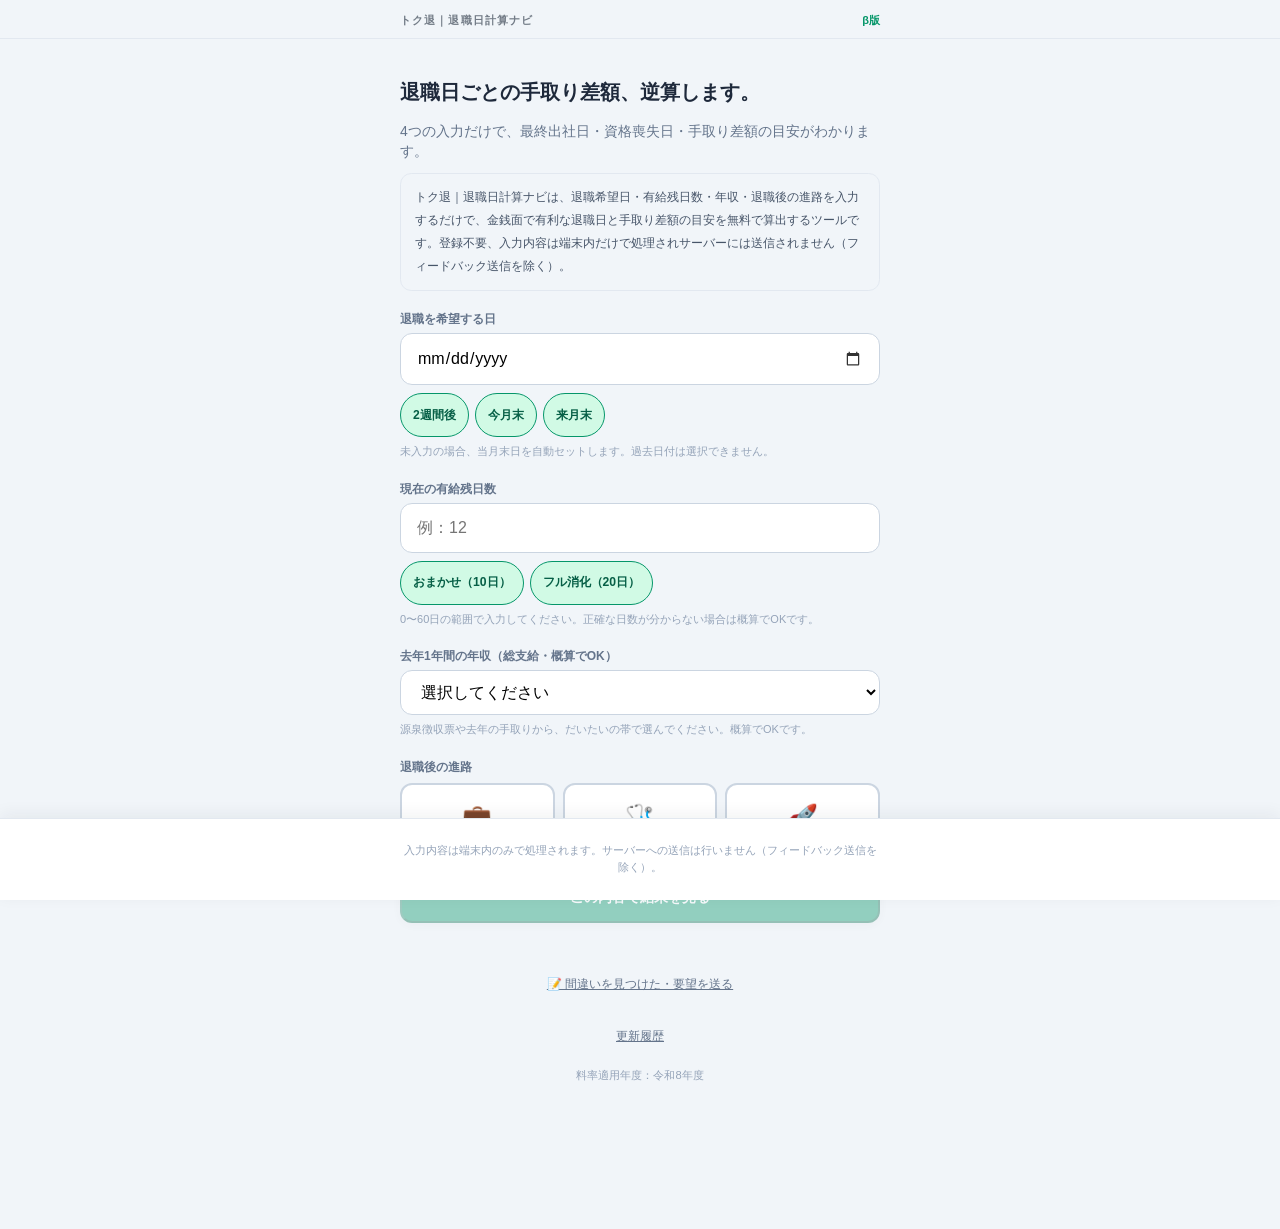
==== commit 47907f05: "feat: Upgrade to tokutai v17.2 spec Fixes the critical v16.0 error where month-end retirement was in" ====
--- a/index.html
+++ b/index.html
@@ -4,7 +4,7 @@
 <meta charset="UTF-8">
 <meta name="viewport" content="width=device-width, initial-scale=1.0, viewport-fit=cover">
 <title>トク退｜退職日計算ナビ</title>
-<meta name="description" content="退職希望日・有休残日数・給与を入力するだけで、最終出社日・資格喪失日・手取り最大化効果を自動算定。登録不要、完全無料の退職日シミュレーター。">
+<meta name="description" content="退職希望日・有休残日数・年収・定年等の条件を入力するだけで、最終出社日・資格喪失日・手取り差額（具体金額）・住民税や退職金の注意点を自動算定。登録不要、完全無料の退職日シミュレーター。">
 <meta name="robots" content="index, follow, max-snippet:-1, max-image-preview:large">
 <meta name="format-detection" content="telephone=no">
 <meta name="theme-color" content="#1E293B">
@@ -20,12 +20,12 @@
 <meta property="og:locale" content="ja_JP">
 <meta property="og:site_name" content="トク退｜退職日計算ナビ">
 <meta property="og:title" content="トク退｜退職日計算ナビ">
-<meta property="og:description" content="退職希望日・有休残日数・給与を入力するだけで、最終出社日・資格喪失日・手取り最大化効果を自動算定。登録不要、完全無料の退職日シミュレーター。">
+<meta property="og:description" content="退職希望日・有休残日数・年収・定年等の条件を入力するだけで、最終出社日・資格喪失日・手取り差額（具体金額）・住民税や退職金の注意点を自動算定。登録不要、完全無料の退職日シミュレーター。">
 <meta property="og:image:width" content="1200">
 <meta property="og:image:height" content="630">
 <meta name="twitter:card" content="summary_large_image">
 <meta name="twitter:title" content="トク退｜退職日計算ナビ">
-<meta name="twitter:description" content="社会保険料・有給消化・資格喪失日を総合判定。無料・登録不要のシミュレーター。">
+<meta name="twitter:description" content="社会保険料・住民税・傷病手当金・失業給付を総合判定。無料・登録不要のシミュレーター。">
 
 <link rel="icon" href="data:image/svg+xml,%3Csvg xmlns='http://www.w3.org/2000/svg' viewBox='0 0 100 100'%3E%3Crect width='100' height='100' rx='22' fill='%232563eb'/%3E%3Ctext x='50' y='54' font-size='60' font-weight='bold' font-family='sans-serif' fill='white' text-anchor='middle' dominant-baseline='central'%3E%E9%80%80%3C/text%3E%3C/svg%3E">
 <link rel="apple-touch-icon" href="/apple-touch-icon.png">
@@ -36,293 +36,428 @@
 </head>
 <body class="pb-28">
 
-<!-- 進捗バー -->
+<a href="#mainContent" class="skip-link">本文へスキップ</a>
+
+<!-- ============ ヘッダー ============ -->
 <header class="sticky top-0 z-40 bg-navy-50/90 backdrop-blur border-b border-slate-200 no-print">
   <div class="max-w-lg mx-auto px-4 pt-3 pb-2">
-    <div class="flex items-center justify-between mb-1.5">
+    <div class="flex items-center justify-between">
       <span class="text-[11px] font-bold tracking-widest text-navy/60">トク退｜退職日計算ナビ</span>
-      <span id="stepLabel" class="text-[11px] font-bold text-emerald">STEP 1 / 3</span>
-    </div>
-    <div class="h-1.5 w-full bg-slate-200 rounded-full overflow-hidden">
-      <div id="progressBar" class="h-full bg-emerald rounded-full transition-all duration-500" style="width:33%"></div>
+      <span class="text-[11px] font-bold text-emerald">β版</span>
     </div>
   </div>
 </header>
 
-<main class="max-w-lg mx-auto px-4 pt-6">
-
-  <!-- ============ STEP 1: 予定日入力 ============ -->
-  <section id="step1" class="step-panel active">
-    <h1 class="text-xl font-black leading-snug mb-1 text-navy">損しない退職日、逆算します。</h1>
-    <p class="text-sm text-slate-500 mb-3">3つの入力だけで、最終出社日・資格喪失日・手取り最大化効果がわかります。</p>
-    <p class="aio-answer">トク退｜退職日計算ナビは、退職希望日・有給残日数・年収・賞与支給日を入力するだけで、社会保険料の負担が最も少なく賞与も受け取れる「理想の退職日」を無料で自動算出するツールです。登録不要、入力内容は端末内だけで処理されサーバーには送信されません。</p>
+<main id="mainContent" class="max-w-lg mx-auto px-4 pt-6">
+
+  <!-- ============ フェーズ1：コア4問（この4問だけで暫定結果を表示） ============ -->
+  <section id="coreForm" class="core-form">
+    <h1 class="text-xl font-black leading-snug mb-1 text-navy">退職日ごとの手取り差額、逆算します。</h1>
+    <p class="text-sm text-slate-500 mb-3">4つの入力だけで、最終出社日・資格喪失日・手取り差額の目安がわかります。</p>
+    <p class="aio-answer">トク退｜退職日計算ナビは、退職希望日・有給残日数・年収・退職後の進路を入力するだけで、金銭面で有利な退職日と手取り差額の目安を無料で算出するツールです。登録不要、入力内容は端末内だけで処理されサーバーには送信されません（フィードバック送信を除く）。</p>
 
     <div class="mt-5">
-      <label class="block text-xs font-bold text-slate-500 mb-1.5">退職を希望する日</label>
-      <input id="inputResignDate" type="date" class="w-full border border-slate-300 rounded-xl px-4 py-3 text-base focus:outline-none focus:ring-2 focus:ring-emerald focus:border-emerald">
+      <label class="block text-xs font-bold text-slate-500 mb-1.5" for="inputResignDate">退職を希望する日</label>
+      <input id="inputResignDate" type="date" inputmode="none" class="w-full border border-slate-300 rounded-xl px-4 py-3 text-base focus:outline-none focus:ring-2 focus:ring-emerald focus:border-emerald">
       <div class="quick-chip-row" id="resignDateChips">
         <button type="button" class="qc-chip" data-quick="2weeks">2週間後</button>
         <button type="button" class="qc-chip" data-quick="thisMonthEnd">今月末</button>
         <button type="button" class="qc-chip" data-quick="nextMonthEnd">来月末</button>
-        <button type="button" class="qc-chip" data-quick="nextMonth1st">来月1日</button>
       </div>
       <p class="text-[11px] text-slate-400 mt-1.5">未入力の場合、当月末日を自動セットします。過去日付は選択できません。</p>
     </div>
 
     <div class="mt-5">
-      <label class="block text-xs font-bold text-slate-500 mb-1.5">退職の理由・区分</label>
-      <select id="inputRetireReason" class="w-full border border-slate-300 rounded-xl px-4 py-3 text-base bg-white focus:outline-none focus:ring-2 focus:ring-emerald focus:border-emerald">
-        <option value="voluntary" selected>通常退職（自己都合等）</option>
-        <option value="company">会社都合・都合退職</option>
-        <option value="mandatory">定年退職</option>
-      </select>
-      <p class="text-[11px] text-slate-400 mt-1.5">「定年退職」を選ぶと、1か月前退職のメリットや同日得喪特例など、定年ならではのアドバイスを表示します。</p>
+      <label class="block text-xs font-bold text-slate-500 mb-1.5" for="inputPaidLeave">現在の有給残日数</label>
+      <input id="inputPaidLeave" type="number" inputmode="numeric" min="0" max="60" placeholder="例：12" class="w-full border border-slate-300 rounded-xl px-4 py-3 text-base focus:outline-none focus:ring-2 focus:ring-emerald focus:border-emerald">
+      <div class="quick-chip-row" id="paidLeaveChips">
+        <button type="button" class="qc-chip" data-quick-leave="10">おまかせ（10日）</button>
+        <button type="button" class="qc-chip" data-quick-leave="20">フル消化（20日）</button>
+      </div>
+      <p class="text-[11px] text-slate-400 mt-1.5">0〜60日の範囲で入力してください。正確な日数が分からない場合は概算でOKです。</p>
     </div>
 
     <div class="mt-5">
-      <label class="block text-xs font-bold text-slate-500 mb-1.5">直近1回分のボーナス（賞与）の支給予定日（あれば）</label>
-      <input id="inputBonusDate" type="date" class="w-full border border-slate-300 rounded-xl px-4 py-3 text-base focus:outline-none focus:ring-2 focus:ring-emerald focus:border-emerald">
-      <p class="text-[11px] text-slate-400 mt-1.5">今後何回も支給される場合は、退職を検討している時期に一番近い1回分だけを入力してください（夏・冬などまとめてではありません）。多くの会社は「支給日に在籍していること」が条件で、支給日より前に退職すると受け取れない場合があります。</p>
-    </div>
+      <label class="block text-xs font-bold text-slate-500 mb-1.5" for="inputAnnualIncome">去年1年間の年収（総支給・概算でOK）</label>
+      <select id="inputAnnualIncome" class="w-full border border-slate-300 rounded-xl px-4 py-3 text-base bg-white focus:outline-none focus:ring-2 focus:ring-emerald focus:border-emerald">
+        <option value="" disabled selected>選択してください</option>
+        <option value="2400000">250万円未満</option>
+        <option value="2750000">250万円台</option>
+        <option value="3250000">300万円台</option>
+        <option value="3750000">350万円台</option>
+        <option value="4250000">400万円台</option>
+        <option value="4750000">450万円台</option>
+        <option value="5250000">500万円台</option>
+        <option value="5750000">550万円台</option>
+        <option value="6250000">600万円台</option>
+        <option value="6750000">650万円台</option>
+        <option value="7500000">700万円台</option>
+        <option value="8500000">800万円台</option>
+        <option value="9500000">900万円台</option>
+        <option value="11000000">1000万円以上</option>
+      </select>
+      <p class="text-[11px] text-slate-400 mt-1.5">源泉徴収票や去年の手取りから、だいたいの帯で選んでください。概算でOKです。</p>
+    </div>
+
+    <div class="mt-5">
+      <label class="block text-xs font-bold text-slate-500 mb-2">退職後の進路</label>
+      <div class="grid grid-cols-3 gap-2" id="branchSelector" role="group" aria-label="退職後の進路">
+        <button type="button" data-branch="transfer" class="branch-btn py-4 rounded-xl border-2 border-slate-300 text-center" aria-pressed="false">
+          <div class="text-2xl mb-1" aria-hidden="true">💼</div>
+          <div class="text-xs font-bold">①転職</div>
+        </button>
+        <button type="button" data-branch="recuperation" class="branch-btn py-4 rounded-xl border-2 border-slate-300 text-center" aria-pressed="false">
+          <div class="text-2xl mb-1" aria-hidden="true">🩺</div>
+          <div class="text-xs font-bold">②療養・無職</div>
+        </button>
+        <button type="button" data-branch="independence" class="branch-btn py-4 rounded-xl border-2 border-slate-300 text-center" aria-pressed="false">
+          <div class="text-2xl mb-1" aria-hidden="true">🚀</div>
+          <div class="text-xs font-bold">③独立</div>
+        </button>
+      </div>
+    </div>
+
+    <button id="btnShowResult" type="button" class="w-full bg-emerald text-white rounded-xl py-3.5 mt-6 text-sm font-bold shadow-card disabled:opacity-40" disabled>この内容で結果を見る</button>
   </section>
 
-  <!-- ============ STEP 2: 休日・有休設定 ============ -->
-  <section id="step2" class="step-panel">
-    <h2 class="text-lg font-black text-navy mb-1">休日・有休の設定</h2>
-    <p class="text-sm text-slate-500 mb-6">会社の定休日と有休残日数から、最終出社日を営業日ベースで即時算定します。</p>
-
-    <div class="space-y-5">
-      <div class="bg-white rounded-xl border border-slate-200 p-4 shadow-card">
-        <p class="text-sm font-bold mb-1">毎週の定休日</p>
-        <p class="text-[11px] text-slate-400 mb-3">お休みの曜日をすべて選んでください（初期値：土日）。シフト制で土日出勤の方も自由に選べます。</p>
+  <!-- ============ 結果画面（暫定→精密） ============ -->
+  <section id="resultScreen" class="result-screen hidden" aria-live="polite">
+    <h2 class="text-lg font-black text-navy mb-1">診断結果</h2>
+    <p id="resultPrecisionNote" class="precision-note mb-4">概算です。あと数問で精度が上がります。</p>
+
+    <!-- 損失回避見出し + 手取り差額カード -->
+    <div id="impactCard" class="rounded-2xl p-5 text-white shadow-card mb-6" style="background:linear-gradient(135deg,#1E293B,#334155);"></div>
+
+    <!-- 定年退職・その他の条件付き情報カード（ゴールド系）が動的に入る -->
+    <div id="infoCardsContainer" class="mb-2"></div>
+
+    <!-- 体調不調フラグ時の相談窓口ボックス（第6.2節・必須表示） -->
+    <div id="supportBox" class="support-box hidden" role="complementary">
+      <p><strong>一人で判断しなくて大丈夫です。</strong></p>
+      <p>体調やお仕事のことで迷われているときは、以下の窓口にご相談いただけます。</p>
+      <ul>
+        <li>主治医・産業医（傷病手当金の申請には医師の意見が必要です）</li>
+        <li>加入中の健康保険組合／協会けんぽ の窓口</li>
+        <li>お住まいの都道府県の精神保健福祉センター</li>
+        <li>こころの健康相談統一ダイヤル：0570-064-556</li>
+      </ul>
+    </div>
+
+    <!-- ToDoタイムライン -->
+    <div id="timeline" class="tl-list mb-6"></div>
+
+    <!-- 精度向上カード（フェーズ2への導線） -->
+    <div id="precisionUpgradeCard" class="precision-upgrade mb-6">
+      <p class="pu-title">もっと正確に知りたい方へ</p>
+      <button type="button" class="pu-btn" id="btnOpenGroupA">失業給付がいつから始まるか計算する<span class="pu-sub">あと4問</span></button>
+      <button type="button" class="pu-btn" id="btnOpenGroupB">社会保険料を都道府県別の正確な料率で計算する<span class="pu-sub">あと4問</span></button>
+      <button type="button" class="pu-btn" id="btnOpenGroupC">賞与・退職金・企業型DCなどその他の条件を入力する<span class="pu-sub">該当者のみ</span></button>
+    </div>
+
+    <!-- 第1層：文脈連動FAQ（最大5件） -->
+    <div id="contextualFaq" class="contextual-faq mb-6"></div>
+    <a href="#allFaq" class="all-faq-link no-print">よくある質問をすべて見る →</a>
+
+    <button id="btnOpenTemplateModal" type="button" class="w-full flex items-center justify-center gap-2 bg-white border-2 border-slate-300 text-navy rounded-xl py-3.5 font-bold text-sm mt-6 mb-3 no-print">
+      💬 上司への面談テンプレートを表示・コピー
+    </button>
+    <button id="btnPrint" type="button" class="w-full flex items-center justify-center gap-2 bg-white border-2 border-slate-300 text-navy rounded-xl py-3.5 font-bold text-sm mb-3 no-print">
+      🖨️ この診断結果を印刷 / PDF保存
+    </button>
+    <button id="btnShareX" class="w-full flex items-center justify-center gap-2 bg-navy text-white rounded-xl py-3.5 font-bold text-sm mb-3 no-print">
+      <svg width="16" height="16" viewBox="0 0 24 24" fill="currentColor" aria-hidden="true"><path d="M18.244 2.25h3.308l-7.227 8.26 8.502 11.24H16.17l-5.214-6.817L4.99 21.75H1.68l7.73-8.835L1.254 2.25H8.08l4.713 6.231zm-1.161 17.52h1.833L7.084 4.126H5.117z"/></svg>
+      診断結果をXでシェアする
+    </button>
+    <button id="btnRestart" class="w-full text-center text-xs text-slate-400 underline py-2 mb-6 no-print">入力内容をすべて消去する</button>
+
+    <!-- 入口A：結果画面のマイクロフィードバック（最重要・第13.5節） -->
+    <div class="feedback-micro no-print" role="group" aria-label="診断結果の評価" id="feedbackMicro">
+      <p class="feedback-q">この結果は、あなたの状況に合っていましたか？</p>
+      <div class="feedback-btns">
+        <button type="button" data-fb="good">👍 参考になった</button>
+        <button type="button" data-fb="unsure">🤔 よく分からなかった</button>
+        <button type="button" data-fb="wrong">😥 実際と違った</button>
+      </div>
+      <div class="feedback-thanks hidden" id="feedbackThanks">ご協力ありがとうございます。</div>
+    </div>
+
+    <!-- 第2層：全件FAQ（カテゴリ別アコーディオン） -->
+    <section id="allFaq" class="all-faq mt-8">
+      <h2 class="text-lg font-black text-navy mb-1">よくある質問</h2>
+      <p class="text-sm text-slate-500 mb-4">全22件をカテゴリ別にまとめています。</p>
+      <div id="allFaqList"></div>
+    </section>
+
+    <!-- 印刷時のみ表示：用語のミニ辞典（診断で使用した用語だけを一覧） -->
+    <section id="glossary-appendix" class="glossary-appendix" style="display:none;">
+      <h2>用語のミニ辞典</h2>
+      <ul id="glossaryAppendixList"></ul>
+    </section>
+
+    <!-- コンプライアンス常時掲載事項（v17.2仕様書 第11.4節） -->
+    <div class="legal-disclaimer">
+      <p class="ld-title">【免責事項・注意事項】</p>
+      <p>本シミュレーションによる試算結果は、労働基準法、民法、健康保険法、厚生年金保険法、雇用保険法および所得税法等の関係法令に基づき算出された<b>概算値</b>であり、個別の雇用契約内容、就業規則、退職金規程、加入されている健康保険組合の規約、またはお住まいの自治体の保険料率により異なる場合があります。</p>
+      <p>特に<b>国民健康保険料は前年の所得と自治体によって大きく変動するため、本ツールの試算額と実際の金額には差が生じます。</b></p>
+      <p>本ツールの利用により生じた直接的・間接的トラブルや損害について、当サービス運営者は一切の法的責任を負いません。最終的な退職日、退職金の手続き、社会保険および確定拠出年金の移管については、必ず勤務先の労務・人事担当者または管轄の公的機関（年金事務所・ハローワーク・税務署・市区町村役場・金融機関等）へご確認ください。</p>
+      <p><b class="rate-fiscal-year">料率適用年度：令和8年度（2026年度）／最終確認日：2026年8月5日</b></p>
+    </div>
+  </section>
+
+</main>
+
+<!-- ============ ボトムバー（コア入力中のみ） ============ -->
+<nav id="bottomNav" class="fixed bottom-0 left-0 right-0 z-40 bg-white border-t border-slate-200 shadow-[0_-4px_16px_rgba(30,41,59,.06)] no-print">
+  <div class="max-w-lg mx-auto px-4 py-3">
+    <p class="text-[11px] text-slate-400 text-center">入力内容は端末内のみで処理されます。サーバーへの送信は行いません（フィードバック送信を除く）。</p>
+  </div>
+</nav>
+
+<!-- ============ フッター（常設・第13.5節 入口C） ============ -->
+<footer class="site-footer no-print">
+  <a href="#" id="btnReportError">📝 間違いを見つけた・要望を送る</a>
+  <a href="changelog.html">更新履歴</a>
+  <span class="rate-fiscal-year">料率適用年度：令和8年度</span>
+</footer>
+
+<!-- ============ 精度向上モーダル：グループA（失業給付の精度を上げる） ============ -->
+<dialog id="modalGroupA" class="precision-modal" aria-labelledby="modalGroupATitle">
+  <form method="dialog" class="modal-form">
+    <h2 id="modalGroupATitle" class="modal-title">失業給付の精度を上げる</h2>
+    <p class="modal-sub">あと4問で、失業給付がいつから始まるかを計算します。</p>
+
+    <div class="modal-field">
+      <label for="inputRetireReason">退職の理由・区分</label>
+      <select id="inputRetireReason">
+        <option value="personal" selected>自己都合</option>
+        <option value="company">会社都合</option>
+        <option value="retirement_age">定年退職</option>
+        <option value="contract_end">契約期間満了</option>
+      </select>
+    </div>
+
+    <div class="modal-field" id="resignCountField">
+      <label for="inputResignCount5Years">直近5年の自己都合退職回数</label>
+      <select id="inputResignCount5Years">
+        <option value="2_or_less" selected>2回以下</option>
+        <option value="3_or_more">3回以上</option>
+      </select>
+    </div>
+
+    <div class="modal-field" id="educationField">
+      <label for="inputEnrolledEducation">教育訓練の受講予定</label>
+      <select id="inputEnrolledEducation">
+        <option value="no" selected>なし</option>
+        <option value="yes">あり</option>
+      </select>
+    </div>
+
+    <div class="modal-field">
+      <label for="inputBirthYear">生年（西暦）</label>
+      <select id="inputBirthYear"></select>
+      <p class="modal-note">65歳の境界判定・介護保険料の判定に使用します。</p>
+    </div>
+
+    <div class="modal-actions">
+      <button type="button" class="modal-btn-secondary" data-close-modal="modalGroupA">閉じる</button>
+      <button type="button" class="modal-btn-primary" data-apply-modal="modalGroupA">この内容で再計算する</button>
+    </div>
+  </form>
+</dialog>
+
+<!-- ============ 精度向上モーダル：グループB（社会保険料・税金の精度を上げる） ============ -->
+<dialog id="modalGroupB" class="precision-modal" aria-labelledby="modalGroupBTitle">
+  <form method="dialog" class="modal-form">
+    <h2 id="modalGroupBTitle" class="modal-title">社会保険料・税金の精度を上げる</h2>
+    <p class="modal-sub">あと4問で、都道府県別の正確な料率で再計算します。</p>
+
+    <div class="modal-field">
+      <label for="inputPrefecture">お住まいの都道府県</label>
+      <select id="inputPrefecture"></select>
+      <p class="modal-note">協会けんぽの保険料率は、お勤め先の事業所がある都道府県によって決まります。お住まいの地域とお勤め先が別の都道府県の場合、実際の金額とは差が出ます。正確な料率は資格確認書またはお勤め先の労務担当者にご確認ください。</p>
+    </div>
+
+    <div class="modal-field">
+      <label for="inputInsuranceType">加入中の健康保険</label>
+      <select id="inputInsuranceType">
+        <option value="kyokai" selected>協会けんぽ</option>
+        <option value="kumiai">健康保険組合（組合健保）</option>
+        <option value="kyosai">共済組合（公務員等）</option>
+      </select>
+    </div>
+
+    <div class="modal-field">
+      <label for="inputAfterInsurance">退職後の健康保険</label>
+      <select id="inputAfterInsurance">
+        <option value="kokuho" selected>国民健康保険</option>
+        <option value="nini_keizoku">任意継続</option>
+        <option value="fuyou">家族の扶養に入る</option>
+      </select>
+    </div>
+
+    <div class="modal-field">
+      <label for="inputTenureYears">現在の会社の在籍年数</label>
+      <input id="inputTenureYears" type="number" inputmode="numeric" min="0" max="50" step="1" placeholder="例：5">
+      <p class="modal-note">傷病手当金の継続給付要件・退職所得控除の計算に使用します。</p>
+    </div>
+
+    <div class="modal-actions">
+      <button type="button" class="modal-btn-secondary" data-close-modal="modalGroupB">閉じる</button>
+      <button type="button" class="modal-btn-primary" data-apply-modal="modalGroupB">この内容で再計算する</button>
+    </div>
+  </form>
+</dialog>
+
+<!-- ============ 精度向上モーダル：グループC（該当者のみ） ============ -->
+<dialog id="modalGroupC" class="precision-modal" aria-labelledby="modalGroupCTitle">
+  <form method="dialog" class="modal-form">
+    <h2 id="modalGroupCTitle" class="modal-title">その他の条件（該当者のみ）</h2>
+    <p class="modal-sub">該当する項目だけ入力してください。すべて任意です。</p>
+
+    <div class="modal-field" id="mentalUnfitField">
+      <label for="inputMentalPhysicalUnfit">体調不調・メンタル不調がありますか</label>
+      <select id="inputMentalPhysicalUnfit">
+        <option value="no" selected>いいえ</option>
+        <option value="yes">はい</option>
+      </select>
+      <p class="modal-note">この項目はこの端末に保存されず、送信もされません。</p>
+    </div>
+
+    <div class="modal-field">
+      <label for="inputBonusDate">直近1回分のボーナス支給予定日</label>
+      <input id="inputBonusDate" type="date">
+    </div>
+    <div class="modal-field" id="bonusAmountField" hidden>
+      <label for="inputBonusAmount">その直近1回分のボーナスのだいたいの見込み額</label>
+      <select id="inputBonusAmount">
+        <option value="" disabled selected>選択してください</option>
+        <option value="50000">5万円未満</option>
+        <option value="75000">5〜10万円</option>
+        <option value="150000">10〜20万円</option>
+        <option value="250000">20〜30万円</option>
+        <option value="400000">30〜50万円</option>
+        <option value="650000">50〜80万円</option>
+        <option value="900000">80〜100万円</option>
+        <option value="1200000">100万円以上</option>
+      </select>
+    </div>
+
+    <div class="modal-field">
+      <label for="inputRetirementPay">退職金の支給予定</label>
+      <select id="inputRetirementPay">
+        <option value="no" selected>なし</option>
+        <option value="yes">あり</option>
+      </select>
+    </div>
+
+    <div class="modal-field">
+      <label for="inputCorporateDC">企業型DC（確定拠出年金）</label>
+      <select id="inputCorporateDC">
+        <option value="no" selected>なし</option>
+        <option value="yes">あり</option>
+      </select>
+    </div>
+
+    <div class="modal-field" id="nextJoinDateField" hidden>
+      <label for="inputNextJoinDate">次の会社への入社予定日</label>
+      <input id="inputNextJoinDate" type="date">
+    </div>
+
+    <div class="modal-field" id="wantAllowanceField" hidden>
+      <label for="inputWantAllowance">再就職手当の受給希望</label>
+      <select id="inputWantAllowance">
+        <option value="no" selected>いいえ（すぐ開業する）</option>
+        <option value="yes">はい（受給してから開業したい）</option>
+      </select>
+    </div>
+
+    <div class="modal-field">
+      <label for="inputHandoverDays">引き継ぎ必要日数</label>
+      <input id="inputHandoverDays" type="number" inputmode="numeric" min="0" max="60" value="0">
+    </div>
+
+    <details class="cd-accordion">
+      <summary class="cd-summary">
+        <span class="cd-title">毎週の定休日を土日以外にする<span class="cd-tagopt">任意</span></span>
+        <span class="cd-chev"></span>
+      </summary>
+      <div class="cd-body">
+        <p class="cd-note">お休みの曜日をすべて選んでください（初期値：土日）。</p>
         <div class="weekday-grid" id="weekdayGrid" role="group" aria-label="毎週の定休日"></div>
-      </div>
-
-      <div class="bg-white rounded-xl border border-slate-200 p-4 shadow-card">
-        <p class="text-sm font-bold mb-1">祝日の扱い</p>
-        <p class="text-[11px] text-slate-400 mb-3">国民の祝日を、最終出社日を計算するときの休みに含めるかどうかです。</p>
+        <p class="cd-note" style="margin-top:.75rem;">祝日の扱い</p>
         <div class="holiday-toggle-grid" id="holidayToggleGrid" role="group" aria-label="祝日の扱い">
           <button type="button" class="ht-btn" id="holidayOnBtn" data-value="true" aria-pressed="true">祝日も休みにする<span class="ht-sub">一般的な会社はこちら</span></button>
           <button type="button" class="ht-btn" id="holidayOffBtn" data-value="false" aria-pressed="false">祝日も出勤日にする<span class="ht-sub">シフト制・小売業など</span></button>
         </div>
       </div>
-
-      <details class="cd-accordion" id="holidayCalendarAccordion">
-        <summary class="cd-summary">
-          <span class="cd-title">期間内の祝日カレンダーを見る<span class="cd-tagopt">参考</span></span>
-          <span class="cd-badge" id="holidayBadge" hidden></span>
-          <span class="cd-chev"></span>
-        </summary>
-        <div class="cd-body">
-          <p class="cd-note">今日から退職希望日までの間で、あなたの定休日以外に発生する祝日（＝実質的に追加の休みになる日）を一覧にしています。</p>
-          <ul id="holidayCalendarList" class="holiday-cal-list"></ul>
-        </div>
-      </details>
-
-      <div>
-        <label class="block text-xs font-bold text-slate-500 mb-1.5">現在の有給残日数（0〜60日）</label>
-        <input id="inputPaidLeave" type="number" min="0" max="60" placeholder="例：12" class="w-full border border-slate-300 rounded-xl px-4 py-3 text-base focus:outline-none focus:ring-2 focus:ring-emerald focus:border-emerald">
-      </div>
-
-      <div>
-        <label class="block text-xs font-bold text-slate-500 mb-1.5">引き継ぎ必要日数（0〜60日）</label>
-        <input id="inputHandoverDays" type="number" min="0" max="60" value="0" placeholder="例：3" class="w-full border border-slate-300 rounded-xl px-4 py-3 text-base focus:outline-none focus:ring-2 focus:ring-emerald focus:border-emerald">
-        <p class="text-[11px] text-slate-400 mt-1.5">有休消化に入る前に出社して引き継ぐ日数。最終出社日の算定に加算します。</p>
-      </div>
-
-      <details class="cd-accordion" id="customDaysAccordion">
-        <summary class="cd-summary">
-          <span class="cd-title">会社独自の休日・出勤日を設定する<span class="cd-tagopt">任意</span></span>
-          <span class="cd-badge" id="cdBadge" hidden></span>
-          <span class="cd-chev"></span>
-        </summary>
-        <div class="cd-body">
-          <p class="cd-note">夏季休暇・創立記念日などの独自の休みや、祝日出勤・土曜出勤を日付ごとに指定できます。設定するとその場で試算プレビューに反映されます。</p>
-
-          <div class="cd-block">
-            <div class="cd-block-h"><span class="cd-tag off">休</span>会社独自の休み</div>
-            <div id="extraDatesList" class="cd-list" style="margin-bottom:.5rem;"></div>
-            <div class="cd-add">
-              <input id="extraDateInput" type="date" aria-label="会社独自の休みの日付">
-              <button id="btnAddExtraDate" type="button">追加</button>
-            </div>
-          </div>
-
-          <div class="cd-block">
-            <div class="cd-block-h"><span class="cd-tag work">出</span>会社独自の出勤日</div>
-            <div id="extraWorkDatesList" class="cd-list" style="margin-bottom:.5rem;"></div>
-            <div class="cd-add">
-              <input id="extraWorkDateInput" type="date" aria-label="会社独自の出勤日の日付">
-              <button id="btnAddExtraWorkDate" type="button">追加</button>
-            </div>
-          </div>
-
-          <p class="cd-pri">判定の優先順位：<b>① 独自の出勤日</b>（土日祝でも出勤）→ ② 独自の休み（平日でも休み）→ ③ 定休日・国民の祝日</p>
-        </div>
-      </details>
-
-      <div id="livePreview" class="rounded-xl border-2 border-emerald bg-emerald-light p-4 hidden">
-        <p class="text-[11px] font-black tracking-wider text-emerald mb-1">試算プレビュー</p>
-        <p class="text-sm font-bold text-emerald-dark mb-1">最終出社日：<span id="previewLastWorkDay">-</span></p>
-        <div class="preview-compare" id="previewCompare" hidden>
-          <div><span class="pc-label">指定した退職日</span><span class="pc-value" id="previewUserDate">-</span></div>
-          <div class="pc-arrow">→</div>
-          <div><span class="pc-label">理想の退職日</span><span class="pc-value pc-ideal" id="previewIdealDate">-</span></div>
-        </div>
-        <p class="text-xs text-emerald-dark leading-relaxed mt-1" id="previewRecommendation"></p>
-      </div>
-    </div>
-  </section>
-
-  <!-- ============ STEP 3: 条件・進路設定 ============ -->
-  <section id="step3" class="step-panel">
-    <h2 class="text-lg font-black text-navy mb-1">給与・進路の設定</h2>
-    <p class="text-sm text-slate-500 mb-6">最後に、おおよその年収と退職後の進路を教えてください。</p>
-
-    <div class="space-y-5">
-      <div>
-        <label class="block text-xs font-bold text-slate-500 mb-1.5">去年1年間の年収（総支給・概算でOK）</label>
-        <select id="inputAnnualIncome" class="w-full border border-slate-300 rounded-xl px-4 py-3 text-base bg-white focus:outline-none focus:ring-2 focus:ring-emerald focus:border-emerald">
-          <option value="" disabled selected>選択してください</option>
-          <option value="2400000">250万円未満</option>
-          <option value="2750000">250万円台</option>
-          <option value="3250000">300万円台</option>
-          <option value="3750000">350万円台</option>
-          <option value="4250000">400万円台</option>
-          <option value="4750000">450万円台</option>
-          <option value="5250000">500万円台</option>
-          <option value="5750000">550万円台</option>
-          <option value="6250000">600万円台</option>
-          <option value="6750000">650万円台</option>
-          <option value="7500000">700万円台</option>
-          <option value="8500000">800万円台</option>
-          <option value="9500000">900万円台</option>
-          <option value="11000000">1000万円以上</option>
-        </select>
-        <p class="text-[11px] text-slate-400 mt-1.5">源泉徴収票や去年の手取りから、だいたいの帯で選んでください。賞与を含む年収を12等分して社会保険料の等級を概算します。</p>
-      </div>
-
-      <div id="bonusAmountField" hidden>
-        <label class="block text-xs font-bold text-slate-500 mb-1.5">その直近1回分のボーナスのだいたいの見込み額</label>
-        <select id="inputBonusAmount" class="w-full border border-slate-300 rounded-xl px-4 py-3 text-base bg-white focus:outline-none focus:ring-2 focus:ring-emerald focus:border-emerald">
-          <option value="" disabled selected>選択してください</option>
-          <option value="50000">5万円未満</option>
-          <option value="75000">5〜10万円</option>
-          <option value="150000">10〜20万円</option>
-          <option value="250000">20〜30万円</option>
-          <option value="400000">30〜50万円</option>
-          <option value="650000">50〜80万円</option>
-          <option value="900000">80〜100万円</option>
-          <option value="1200000">100万円以上</option>
-        </select>
-        <p class="text-[11px] text-slate-400 mt-1.5">前回の明細やだいたいの相場でOKです。支給日に在籍しているかどうかの判定に使います。</p>
-      </div>
-
-      <div>
-        <label class="block text-xs font-bold text-slate-500 mb-1.5">加入中の健康保険</label>
-        <select id="inputInsuranceType" class="w-full border border-slate-300 rounded-xl px-4 py-3 text-base bg-white focus:outline-none focus:ring-2 focus:ring-emerald focus:border-emerald">
-          <option value="kyokai" selected>協会けんぽ</option>
-          <option value="kumiai">健康保険組合（組合健保）</option>
-          <option value="kyosai">共済組合（公務員等）</option>
-        </select>
-        <p class="text-[11px] text-slate-400 mt-1.5">健康保険証に記載されています。わからなければ「協会けんぽ」のままでOKです（結果への影響は補足情報のみです）。</p>
-      </div>
-
-      <div>
-        <label class="block text-xs font-bold text-slate-500 mb-1.5">企業型DC（確定拠出年金）に加入していますか？</label>
-        <select id="inputCorporateDC" class="w-full border border-slate-300 rounded-xl px-4 py-3 text-base bg-white focus:outline-none focus:ring-2 focus:ring-emerald focus:border-emerald">
-          <option value="no" selected>なし</option>
-          <option value="yes">あり</option>
-        </select>
-        <p class="text-[11px] text-slate-400 mt-1.5">「あり」の場合、退職後6か月以内の移管手続きが必要になるため、期限をタイムラインでお知らせします。</p>
-      </div>
-
-      <div>
-        <label class="block text-xs font-bold text-slate-500 mb-1.5">退職金の支給予定はありますか？</label>
-        <select id="inputRetirementPay" class="w-full border border-slate-300 rounded-xl px-4 py-3 text-base bg-white focus:outline-none focus:ring-2 focus:ring-emerald focus:border-emerald">
-          <option value="no" selected>なし</option>
-          <option value="yes">あり</option>
-        </select>
-        <p class="text-[11px] text-slate-400 mt-1.5">「あり」の場合、20.42%の一律課税を避けるための書類提出タスクを表示します。</p>
-      </div>
-
-      <div>
-        <label class="block text-xs font-bold text-slate-500 mb-2">退職後の進路</label>
-        <div class="grid grid-cols-3 gap-2" id="branchSelector">
-          <button data-branch="transfer" class="branch-btn py-4 rounded-xl border-2 border-slate-300 text-center">
-            <div class="text-2xl mb-1">💼</div>
-            <div class="text-xs font-bold">①転職</div>
-          </button>
-          <button data-branch="recuperation" class="branch-btn py-4 rounded-xl border-2 border-slate-300 text-center">
-            <div class="text-2xl mb-1">🩺</div>
-            <div class="text-xs font-bold">②療養・無職</div>
-          </button>
-          <button data-branch="independence" class="branch-btn py-4 rounded-xl border-2 border-slate-300 text-center">
-            <div class="text-2xl mb-1">🚀</div>
-            <div class="text-xs font-bold">③独立</div>
-          </button>
-        </div>
-      </div>
-
-      <div id="nextJoinDateField" hidden>
-        <label class="block text-xs font-bold text-slate-500 mb-1.5">次の会社への入社予定日（決まっていれば）</label>
-        <input id="inputNextJoinDate" type="date" class="w-full border border-slate-300 rounded-xl px-4 py-3 text-base focus:outline-none focus:ring-2 focus:ring-emerald focus:border-emerald">
-        <p class="text-[11px] text-slate-400 mt-1.5">入力すると、社会保険が途切れない理想の退職日を計算します。まだ決まっていなければ空欄でOKです。</p>
-      </div>
-
-      <div id="wantAllowanceField" hidden>
-        <label class="block text-xs font-bold text-slate-500 mb-1.5">再就職手当の受給を希望しますか？</label>
-        <select id="inputWantAllowance" class="w-full border border-slate-300 rounded-xl px-4 py-3 text-base bg-white focus:outline-none focus:ring-2 focus:ring-emerald focus:border-emerald">
-          <option value="no" selected>いいえ（すぐ開業する）</option>
-          <option value="yes">はい（受給してから開業したい）</option>
-        </select>
-        <p class="text-[11px] text-slate-400 mt-1.5">「はい」を選ぶと、開業届の提出タイミングに関する注意点をタイムラインでお知らせします。</p>
-      </div>
-    </div>
-  </section>
-
-  <!-- ============ 結果画面：ToDoタイムライン ============ -->
-  <section id="stepResult" class="step-panel">
-    <h2 class="text-lg font-black text-navy mb-1">診断完了：退職ToDoタイムライン</h2>
-    <p class="text-sm text-slate-500 mb-5">上から順に進めれば、損なく退職準備ができます。</p>
-
-    <!-- 手取り最大化インパクトカード -->
-    <div id="impactCard" class="rounded-2xl p-5 text-white shadow-card mb-6" style="background:linear-gradient(135deg,#D97706,#92400E);"></div>
-
-    <div id="mandatoryAdviceCard" class="info-card mb-6" hidden></div>
-
-    <div id="timeline" class="tl-list mb-6"></div>
-
-    <button id="btnPrint" type="button" class="w-full flex items-center justify-center gap-2 bg-white border-2 border-slate-300 text-navy rounded-xl py-3.5 font-bold text-sm mb-3 no-print">
-      🖨️ この診断結果を印刷 / PDF保存
-    </button>
-
-    <button id="btnShareX" class="w-full flex items-center justify-center gap-2 bg-navy text-white rounded-xl py-3.5 font-bold text-sm mb-3 no-print">
-      <svg width="16" height="16" viewBox="0 0 24 24" fill="currentColor"><path d="M18.244 2.25h3.308l-7.227 8.26 8.502 11.24H16.17l-5.214-6.817L4.99 21.75H1.68l7.73-8.835L1.254 2.25H8.08l4.713 6.231zm-1.161 17.52h1.833L7.084 4.126H5.117z"/></svg>
-      診断結果をXでシェアする
-    </button>
-    <button id="btnRestart" class="w-full text-center text-xs text-slate-400 underline py-2 mb-6 no-print">最初からやり直す</button>
-
-    <!-- コンプライアンス常時掲載事項（v10.0仕様書 6.免責事項） -->
-    <div class="legal-disclaimer">
-      <p class="ld-title">【免責事項・注意事項】</p>
-      <p>本シミュレーションによる試算結果は、労働基準法、民法、健康保険法、厚生年金保険法および所得税法等の関係法令に基づき算出された<b>概算値</b>であり、個別の雇用契約内容、就業規則、退職金規程、または所轄労働基準監督署・年金事務所・税務署の判断により異なる場合があります。本ツールの利用により生じた直接的・間接的トラブルや損害について、当サービス運営者は一切の法的責任を負いません。最終的な退職日、退職金の手続き、社会保険および確定拠出年金の移管については、必ず勤務先の労務・人事担当者または管轄の公的機関（年金事務所・ハローワーク・税務署・金融機関等）へご確認ください。</p>
-    </div>
-  </section>
-
-</main>
-
-<!-- ============ ボトムバー ============ -->
-<nav class="fixed bottom-0 left-0 right-0 z-40 bg-white border-t border-slate-200 shadow-[0_-4px_16px_rgba(30,41,59,.06)] no-print">
-  <div class="max-w-lg mx-auto px-4 py-3 flex gap-3">
-    <button id="btnBack" class="hidden shrink-0 px-4 py-3 rounded-xl border border-slate-300 text-sm font-bold text-slate-500">戻る</button>
-    <button id="btnNext" class="flex-1 bg-emerald text-white rounded-xl py-3 text-sm font-bold shadow-card disabled:opacity-40" disabled>次へ進む</button>
-  </div>
-</nav>
-
+    </details>
+
+    <div class="modal-actions">
+      <button type="button" class="modal-btn-secondary" data-close-modal="modalGroupC">閉じる</button>
+      <button type="button" class="modal-btn-primary" data-apply-modal="modalGroupC">この内容で再計算する</button>
+    </div>
+  </form>
+</dialog>
+
+<!-- ============ 上司連絡テンプレートモーダル（第7.3節） ============ -->
+<dialog id="templateModal" class="precision-modal" aria-labelledby="templateModalTitle">
+  <form method="dialog" class="modal-form">
+    <h2 id="templateModalTitle" class="modal-title">面談を申し込む文面テンプレート</h2>
+    <textarea id="templateText" class="template-textarea" rows="8" readonly></textarea>
+    <div class="modal-actions">
+      <button type="button" class="modal-btn-secondary" data-close-modal="templateModal">閉じる</button>
+      <button type="button" class="modal-btn-primary" id="btnCopyTemplate">コピーする</button>
+    </div>
+    <p id="templateCopyToast" class="copy-toast hidden">コピーしました</p>
+  </form>
+</dialog>
+
+<!-- ============ フィードバックフォーム（Google Formへ遷移する前の確認画面） ============ -->
+<dialog id="feedbackModal" class="precision-modal" aria-labelledby="feedbackModalTitle">
+  <form method="dialog" class="modal-form">
+    <h2 id="feedbackModalTitle" class="modal-title">フィードバックを送る</h2>
+    <div class="modal-field">
+      <label for="fbCategory">報告の種類</label>
+      <select id="fbCategory">
+        <option value="calc_mismatch">計算結果が実際と違った</option>
+        <option value="content_error">説明の内容が間違っている・古い</option>
+        <option value="usability">使い方が分からなかった</option>
+        <option value="feature_request">こんな条件にも対応してほしい</option>
+        <option value="praise">感想・応援</option>
+      </select>
+    </div>
+    <div class="modal-field">
+      <label for="fbFreeText">自由記述（任意）</label>
+      <textarea id="fbFreeText" rows="4" maxlength="1000" placeholder="個人が特定される情報は書かないでください"></textarea>
+    </div>
+    <div class="fb-transparency">
+      <p class="fb-transparency-label">一緒に送られる情報</p>
+      <p id="fbContextSummary" class="fb-context-summary"></p>
+      <p class="fb-transparency-note">※お名前・メールアドレス・生年月日・勤務先などは含まれません。</p>
+    </div>
+    <div class="modal-actions">
+      <button type="button" class="modal-btn-secondary" data-close-modal="feedbackModal">閉じる</button>
+      <button type="button" class="modal-btn-primary" id="btnSendFeedback">送信する</button>
+    </div>
+  </form>
+</dialog>
+
+<!-- ============ 用語ミニ解説ポップオーバー（第3層・単一共有要素） ============ -->
+<div id="term-popover" class="term-popover hidden" role="dialog" aria-modal="false" aria-labelledby="term-title">
+  <h4 id="term-title" class="term-title-el"></h4>
+  <p class="term-short" id="term-short-el"></p>
+  <p class="term-detail" id="term-detail-el"></p>
+  <a href="#allFaq" class="term-link" id="term-link-el">よくある質問で詳しく見る →</a>
+  <button type="button" class="term-close" aria-label="閉じる">×</button>
+</div>
+
+<script src="js/constants.js"></script>
 <script src="js/holidays.js"></script>
 <script src="js/calculator.js"></script>
+<script src="js/faq_master.js"></script>
+<script src="js/glossary.js"></script>
 <script src="js/schema_generator.js"></script>
+<script src="js/feedback.js"></script>
 <script src="js/app.js"></script>
 </body>
 </html>
--- a/css/styles.css
+++ b/css/styles.css
@@ -157,18 +157,13 @@
    ========================================================= */
 input[type="date"]::-webkit-calendar-picker-indicator{filter:invert(20%);}
 
-.step-panel{display:none;}
-.step-panel.active{display:block;animation:fadeUp .35s ease both;}
 @keyframes fadeUp{from{opacity:0;transform:translateY(8px);} to{opacity:1;transform:translateY(0);}}
+.core-form,.result-screen{animation:fadeUp .35s ease both;}
 
 .snippet-fuel{font-weight:900;}
 
-.toggle-track{transition:background-color .2s ease;}
-.toggle-thumb{transition:transform .2s ease;}
-.toggle-on .toggle-track{background-color:var(--emerald);}
-.toggle-on .toggle-thumb{transform:translateX(18px);}
-
 .branch-btn{background:#fff;cursor:pointer;transition:border-color .15s ease,background-color .15s ease;}
+.branch-btn[aria-pressed="true"]{border-color:var(--emerald);background:var(--emerald-light);}
 
 /* ---------- 結果画面：接続されたアクションタイムライン ---------- */
 .tl-list{display:flex;flex-direction:column;}
@@ -231,19 +226,6 @@
 .legal-disclaimer .ld-title{font-size:.72rem;font-weight:800;color:var(--navy);margin-bottom:6px;}
 .legal-disclaimer .ld-pr{color:var(--slate-400);}
 
-/* ---------- 損失回避コピー（結果画面トップ） ---------- */
-.loss-aversion-warn{
-  font-size:.85rem;font-weight:700;line-height:1.8;color:#fff;
-  background:rgba(153,27,27,.32);border:1.5px solid rgba(254,202,202,.6);
-  border-radius:.7rem;padding:10px 13px;margin:0 0 12px;
-}
-.loss-aversion-warn b{font-weight:900;}
-.loss-aversion-safe{
-  font-size:.85rem;font-weight:700;line-height:1.8;color:#fff;
-  background:rgba(6,95,70,.32);border:1.5px solid rgba(167,243,208,.6);
-  border-radius:.7rem;padding:10px 13px;margin:0 0 12px;
-}
-
 /* ---------- 祝日の扱い（明示的な2択ボタン） ---------- */
 .holiday-toggle-grid{display:grid;grid-template-columns:1fr 1fr;gap:8px;}
 .ht-btn{
@@ -257,18 +239,6 @@
 .ht-btn:active{transform:scale(.97);}
 .ht-btn[aria-pressed="true"]{background:var(--emerald);border-color:var(--emerald);color:#fff;}
 .ht-btn .ht-sub{font-weight:400;font-size:.68rem;color:inherit;opacity:.75;}
-
-/* ---------- STEP2 プレビュー：指定日→理想日の比較 ---------- */
-.preview-compare{
-  display:flex;align-items:center;gap:8px;
-  background:rgba(255,255,255,.6);border-radius:.6rem;
-  padding:8px 10px;margin:8px 0;
-}
-.preview-compare > div:not(.pc-arrow){display:flex;flex-direction:column;flex:1;min-width:0;}
-.pc-label{font-size:.65rem;font-weight:800;color:var(--emerald-dark);opacity:.75;}
-.pc-value{font-size:.85rem;font-weight:800;color:var(--emerald-dark);white-space:nowrap;overflow:hidden;text-overflow:ellipsis;}
-.pc-value.pc-ideal{color:var(--gold-dark);}
-.pc-arrow{flex:none;font-size:.9rem;font-weight:800;color:var(--emerald-dark);opacity:.6;}
 
 /* ---------- 毎週の定休日（曜日グリッド） ---------- */
 .weekday-grid{display:grid;grid-template-columns:repeat(7,1fr);gap:6px;}
@@ -361,26 +331,213 @@
 .info-card .ic-title{font-size:.88rem;font-weight:800;color:var(--gold-dark);margin-bottom:6px;line-height:1.6;}
 .info-card .ic-body{font-size:.79rem;line-height:1.9;color:#78350f;}
 
+/* =========================================================
+   v17.2 追加コンポーネント
+   ========================================================= */
+
+/* ---------- スキップリンク ---------- */
+.skip-link{
+  position:absolute;left:-999px;top:0;z-index:100;
+  background:var(--navy);color:#fff;padding:.6rem 1rem;border-radius:0 0 .5rem 0;font-size:.85rem;font-weight:700;
+}
+.skip-link:focus{left:0;}
+
+/* ---------- フェーズ1：コア入力フォーム ---------- */
+.core-form{padding-bottom:1rem;}
+
+/* ---------- 結果画面：暫定値の注記 ---------- */
+.precision-note{
+  font-size:.75rem;font-weight:700;color:var(--gold-dark);
+  background:var(--gold-light);border:1px solid #fde68a;border-radius:.6rem;
+  padding:.5rem .75rem;display:inline-block;
+}
+.precision-note.is-final{color:var(--emerald-dark);background:var(--emerald-light);border-color:#a7f3d0;}
+
+/* ---------- 見出しカードの損得表現（4段階：危険/注意/情報/有利） ---------- */
+.verdict-line{
+  display:flex;align-items:flex-start;gap:8px;
+  font-size:.85rem;font-weight:700;line-height:1.8;color:#fff;
+  border-radius:.7rem;padding:10px 13px;margin:0 0 12px;border:1.5px solid transparent;
+}
+.verdict-line .vl-icon{flex:none;font-size:1rem;line-height:1.6;}
+.verdict-line b{font-weight:900;}
+.verdict-danger{background:rgba(153,27,27,.32);border-color:rgba(254,202,202,.6);}
+.verdict-caution{background:rgba(146,64,6,.32);border-color:rgba(253,230,138,.6);}
+.verdict-info{background:rgba(2,132,199,.32);border-color:rgba(186,230,253,.6);}
+.verdict-favorable{background:rgba(6,95,70,.32);border-color:rgba(167,243,208,.6);}
+
+/* 汎用の警告レベルバッジ（アイコン+ラベル+色。色だけに依存しない） */
+.level-badge{display:inline-flex;align-items:center;gap:4px;font-size:.68rem;font-weight:900;letter-spacing:.02em;border-radius:.4rem;padding:2px 8px;}
+.level-badge.level-danger{color:var(--crimson-dark);background:#fff;}
+.level-badge.level-caution{color:var(--caution-dark);background:#fff;}
+.level-badge.level-info{color:#075985;background:#fff;}
+.level-badge.level-favorable{color:var(--emerald-dark);background:#fff;}
+
+/* ---------- 体調不調フラグ時の相談窓口ボックス（第6.2節・必須表示） ---------- */
+.support-box{
+  border:1.5px solid #93c5fd;background:#eff6ff;border-radius:1rem;
+  padding:14px 16px;margin-bottom:14px;
+}
+.support-box p{font-size:.8rem;line-height:1.8;color:#1e3a8a;margin:0 0 .5rem;}
+.support-box ul{margin:0;padding-left:1.1rem;}
+.support-box li{font-size:.78rem;line-height:1.9;color:#1e3a8a;}
+
+/* ---------- 精度向上カード ---------- */
+.precision-upgrade{
+  border:1.5px solid var(--slate-200);background:#fff;border-radius:1rem;
+  padding:14px 15px;box-shadow:var(--shadow-card);
+}
+.pu-title{font-size:.8rem;font-weight:800;color:var(--navy);margin:0 0 .6rem;}
+.pu-btn{
+  display:flex;align-items:center;justify-content:space-between;gap:8px;width:100%;
+  text-align:left;font-family:inherit;font-size:.82rem;font-weight:700;color:var(--navy);
+  background:var(--slate-50);border:1.5px solid var(--slate-200);border-radius:.7rem;
+  padding:.7rem .9rem;margin-bottom:.5rem;min-height:44px;
+}
+.pu-btn:last-child{margin-bottom:0;}
+.pu-btn .pu-sub{flex:none;font-size:.68rem;font-weight:800;color:var(--emerald-dark);background:var(--emerald-light);border-radius:.4rem;padding:2px 7px;}
+
+/* ---------- 文脈連動FAQ / 全件FAQ ---------- */
+.contextual-faq{display:flex;flex-direction:column;gap:.6rem;}
+.faq-item{border:1px solid var(--slate-200);border-radius:.75rem;background:#fff;padding:.9rem 1rem;box-shadow:var(--shadow-card);}
+.faq-q{font-size:.85rem;font-weight:800;color:var(--navy);margin:0 0 .4rem;}
+.faq-a1{font-size:.8rem;font-weight:800;color:var(--emerald-dark);margin:0 0 .4rem;line-height:1.7;}
+.faq-a2{font-size:.78rem;color:var(--slate-600);line-height:1.8;margin:0 0 .5rem;}
+.faq-a3{font-size:.76rem;color:var(--slate-600);line-height:1.8;background:var(--navy-50);border-radius:.5rem;padding:.5rem .65rem;margin:0;}
+.faq-a3-label{font-weight:800;color:var(--navy);}
+.all-faq-link{display:inline-block;font-size:.8rem;font-weight:700;color:var(--emerald-dark);margin:0 0 1rem;}
+.all-faq-category{font-size:.9rem;font-weight:800;color:var(--navy);margin:1.2rem 0 .6rem;}
+.all-faq-category:first-child{margin-top:0;}
+
+/* ---------- FAQ・警告カード単位の理解度フィードバック（入口B） ---------- */
+.faq-feedback{display:flex;align-items:center;gap:8px;margin-top:.6rem;padding-top:.6rem;border-top:1px dashed var(--slate-200);}
+.faq-feedback span{font-size:.7rem;color:var(--slate-400);}
+.faq-feedback button{
+  font-size:.85rem;line-height:1;padding:.3rem .5rem;border-radius:.4rem;border:1px solid var(--slate-200);
+  background:#fff;min-height:32px;
+}
+.faq-feedback button[aria-pressed="true"]{background:var(--emerald-light);border-color:var(--emerald);}
+
+/* ---------- 結果画面のマイクロフィードバック（入口A・最重要） ---------- */
+.feedback-micro{
+  border:1.5px solid var(--slate-200);background:#fff;border-radius:1rem;
+  padding:16px;margin-bottom:1.5rem;text-align:center;box-shadow:var(--shadow-card);
+}
+.feedback-q{font-size:.85rem;font-weight:800;color:var(--navy);margin:0 0 .8rem;}
+.feedback-btns{display:flex;gap:8px;justify-content:center;flex-wrap:wrap;}
+.feedback-btns button{
+  font-family:inherit;font-size:.8rem;font-weight:700;color:var(--navy);
+  background:var(--slate-50);border:1.5px solid var(--slate-200);border-radius:.6rem;
+  padding:.6rem .8rem;min-height:44px;
+}
+.feedback-btns button[aria-pressed="true"]{background:var(--emerald-light);border-color:var(--emerald);color:var(--emerald-dark);}
+.feedback-thanks{margin-top:.7rem;font-size:.8rem;font-weight:700;color:var(--emerald-dark);}
+
+/* ---------- フッター（常設・入口C） ---------- */
+.site-footer{
+  max-width:32rem;margin:0 auto;padding:1.5rem 1rem 2rem;
+  display:flex;flex-direction:column;align-items:center;gap:.5rem;
+  font-size:.75rem;color:var(--slate-400);
+}
+.site-footer a{color:var(--slate-500);text-decoration:underline;min-height:44px;display:inline-flex;align-items:center;}
+.rate-fiscal-year{font-size:.7rem;color:var(--slate-400);}
+
+/* ---------- 精度向上・上司連絡テンプレート・フィードバック用モーダル ---------- */
+dialog.precision-modal{
+  border:none;border-radius:1.25rem 1.25rem 0 0;padding:0;width:100%;max-width:32rem;
+  margin:auto auto 0;box-shadow:var(--shadow-sheet);max-height:90vh;
+}
+@media (min-width:560px){
+  dialog.precision-modal{border-radius:1.25rem;margin:auto;max-height:85vh;}
+}
+dialog.precision-modal::backdrop{background:rgba(30,41,59,.5);}
+dialog.precision-modal[open]{animation:fadeUp .25s ease both;}
+.modal-form{padding:1.25rem 1.25rem 1.5rem;overflow-y:auto;max-height:90vh;-webkit-overflow-scrolling:touch;}
+.modal-title{font-size:1.05rem;font-weight:900;color:var(--navy);margin:0 0 .3rem;}
+.modal-sub{font-size:.8rem;color:var(--slate-500);margin:0 0 1rem;}
+.modal-field{margin-bottom:1rem;}
+.modal-field label{display:block;font-size:.78rem;font-weight:700;color:var(--slate-500);margin-bottom:.4rem;}
+.modal-field select,.modal-field input,.modal-field textarea{
+  width:100%;border:1px solid var(--slate-300);border-radius:.7rem;padding:.7rem .8rem;
+  font-size:1rem;font-family:inherit;background:#fff;min-height:44px;
+}
+.modal-field textarea{min-height:88px;resize:vertical;}
+.modal-note{font-size:.7rem;color:var(--slate-400);line-height:1.7;margin:.4rem 0 0;}
+.modal-actions{display:flex;gap:.6rem;margin-top:.5rem;}
+.modal-btn-secondary,.modal-btn-primary{
+  flex:1;font-family:inherit;font-size:.85rem;font-weight:800;border-radius:.7rem;padding:.75rem;min-height:44px;
+}
+.modal-btn-secondary{background:#fff;border:1.5px solid var(--slate-300);color:var(--slate-600);}
+.modal-btn-primary{background:var(--emerald);border:1.5px solid var(--emerald);color:#fff;}
+.template-textarea{width:100%;border:1px solid var(--slate-300);border-radius:.7rem;padding:.8rem;font-size:.85rem;line-height:1.8;font-family:inherit;color:var(--navy);background:var(--slate-50);}
+.copy-toast{margin-top:.6rem;font-size:.8rem;font-weight:700;color:var(--emerald-dark);text-align:center;}
+
+/* ---------- フィードバック送信前の透明性表示 ---------- */
+.fb-transparency{background:var(--navy-50);border:1px solid var(--slate-200);border-radius:.7rem;padding:.7rem .8rem;margin-bottom:1rem;}
+.fb-transparency-label{font-size:.7rem;font-weight:800;color:var(--navy);margin:0 0 .3rem;}
+.fb-context-summary{font-size:.68rem;color:var(--slate-500);word-break:break-all;margin:0 0 .4rem;font-family:monospace;}
+.fb-transparency-note{font-size:.68rem;color:var(--slate-400);margin:0;}
+
+/* ---------- 用語ミニ解説ポップオーバー（第3層） ---------- */
+.term-trigger{
+  background:none;border:none;padding:0;font:inherit;color:inherit;cursor:pointer;
+  border-bottom:1px dashed var(--slate-400);
+}
+.term-popover{
+  position:fixed;z-index:60;max-width:300px;
+  background:#fff;border:1.5px solid var(--slate-200);border-radius:.9rem;
+  box-shadow:var(--shadow-sheet);padding:.9rem 1rem;
+}
+.term-title-el{font-size:.85rem;font-weight:900;color:var(--navy);margin:0 0 .4rem;}
+.term-short{font-size:.78rem;font-weight:700;color:var(--emerald-dark);line-height:1.7;margin:0 0 .4rem;}
+.term-detail{font-size:.74rem;color:var(--slate-500);line-height:1.7;margin:0 0 .5rem;}
+.term-link{font-size:.74rem;font-weight:700;color:var(--emerald-dark);}
+.term-close{
+  position:absolute;top:.5rem;right:.5rem;width:28px;height:28px;border-radius:50%;
+  border:none;background:var(--slate-100);color:var(--slate-500);font-weight:800;
+}
+
+/* ---------- 更新履歴ページ（changelog.html） ---------- */
+.changelog-entry{margin-bottom:2rem;}
+.changelog-date{font-size:.95rem;font-weight:900;color:var(--navy);border-bottom:2px solid var(--slate-200);padding-bottom:.5rem;margin:0 0 .8rem;}
+.changelog-list{list-style:none;margin:0;padding:0;display:flex;flex-direction:column;gap:.7rem;}
+.changelog-list li{font-size:.82rem;line-height:1.8;color:var(--slate-600);}
+.cl-tag{display:inline-block;font-size:.7rem;font-weight:800;border-radius:.4rem;padding:2px 7px;margin-right:.4rem;white-space:nowrap;}
+.cl-tag.cl-fix{background:var(--gold-light);color:var(--gold-dark);}
+.cl-tag.cl-new{background:var(--emerald-light);color:var(--emerald-dark);}
+
+/* ---------- 印刷時のみ：用語のミニ辞典 ---------- */
+#glossary-appendix{display:none;}
+#glossary-appendix ul{list-style:none;margin:0;padding:0;}
+#glossary-appendix li{font-size:.78rem;line-height:1.8;margin-bottom:.5rem;}
+
 /* ---------- 印刷 / PDF保存レイアウト ---------- */
 @media print{
+  @page{ size:A4 portrait; margin:10mm 12mm; }
   .no-print,
-  #step1,#step2,#step3,
+  #coreForm,
   .quick-chip-row,
+  dialog,
   details.cd-accordion{ display:none!important; }
   body{ background:#fff!important; padding-bottom:0!important; }
   .max-w-lg{ max-width:100%!important; }
   .shadow-card,.shadow-sheet{ box-shadow:none!important; }
-  #stepResult{ display:block!important; }
+  #resultScreen{ display:block!important; }
   #impactCard{ color:#000!important; background:#fff!important; border:2px solid #000!important; -webkit-print-color-adjust:exact; print-color-adjust:exact; }
   #impactCard *{ color:#000!important; }
-  .tl-card,.tl-advice,.info-card,.legal-disclaimer{ break-inside:avoid; border-color:#94a3b8!important; }
+  .tl-item,.tl-card,.tl-advice,.info-card,.legal-disclaimer,.faq-item{ break-inside:avoid; page-break-inside:avoid; border-color:#94a3b8!important; }
   .tl-num{ background:#334155!important; -webkit-print-color-adjust:exact; print-color-adjust:exact; }
+  .term-trigger{ border-bottom:none; color:inherit; }
+  #glossary-appendix{ display:block!important; }
+  .rate-fiscal-year{ display:block!important; }
   a[href]::after{ content:""; }
 }
 
 /* ---------- アクセシビリティ（シニア層配慮：文字サイズ・タップ領域・コントラスト） ---------- */
-button,select,input,.branch-btn,.wd-btn,.ht-btn,.qc-chip{ min-height:44px; }
-.tl-heading,.tl-body,.info-card .ic-body,.tl-advice .ta-body{ font-size:max(.78rem, 14px); }
+html{font-size:16px;}
+button,select,input,.branch-btn,.wd-btn,.ht-btn,.qc-chip,.pu-btn,.term-trigger{ min-height:44px; }
+.tl-heading,.tl-body,.info-card .ic-body,.tl-advice .ta-body,.faq-q,.faq-a2,.faq-a3{ font-size:max(.78rem, 14px); }
+:focus-visible{ outline:2.5px solid #2563eb; outline-offset:2px; }
 
 @media (prefers-reduced-motion:reduce){
   *,*::before,*::after{animation:none!important;transition:none!important;}
